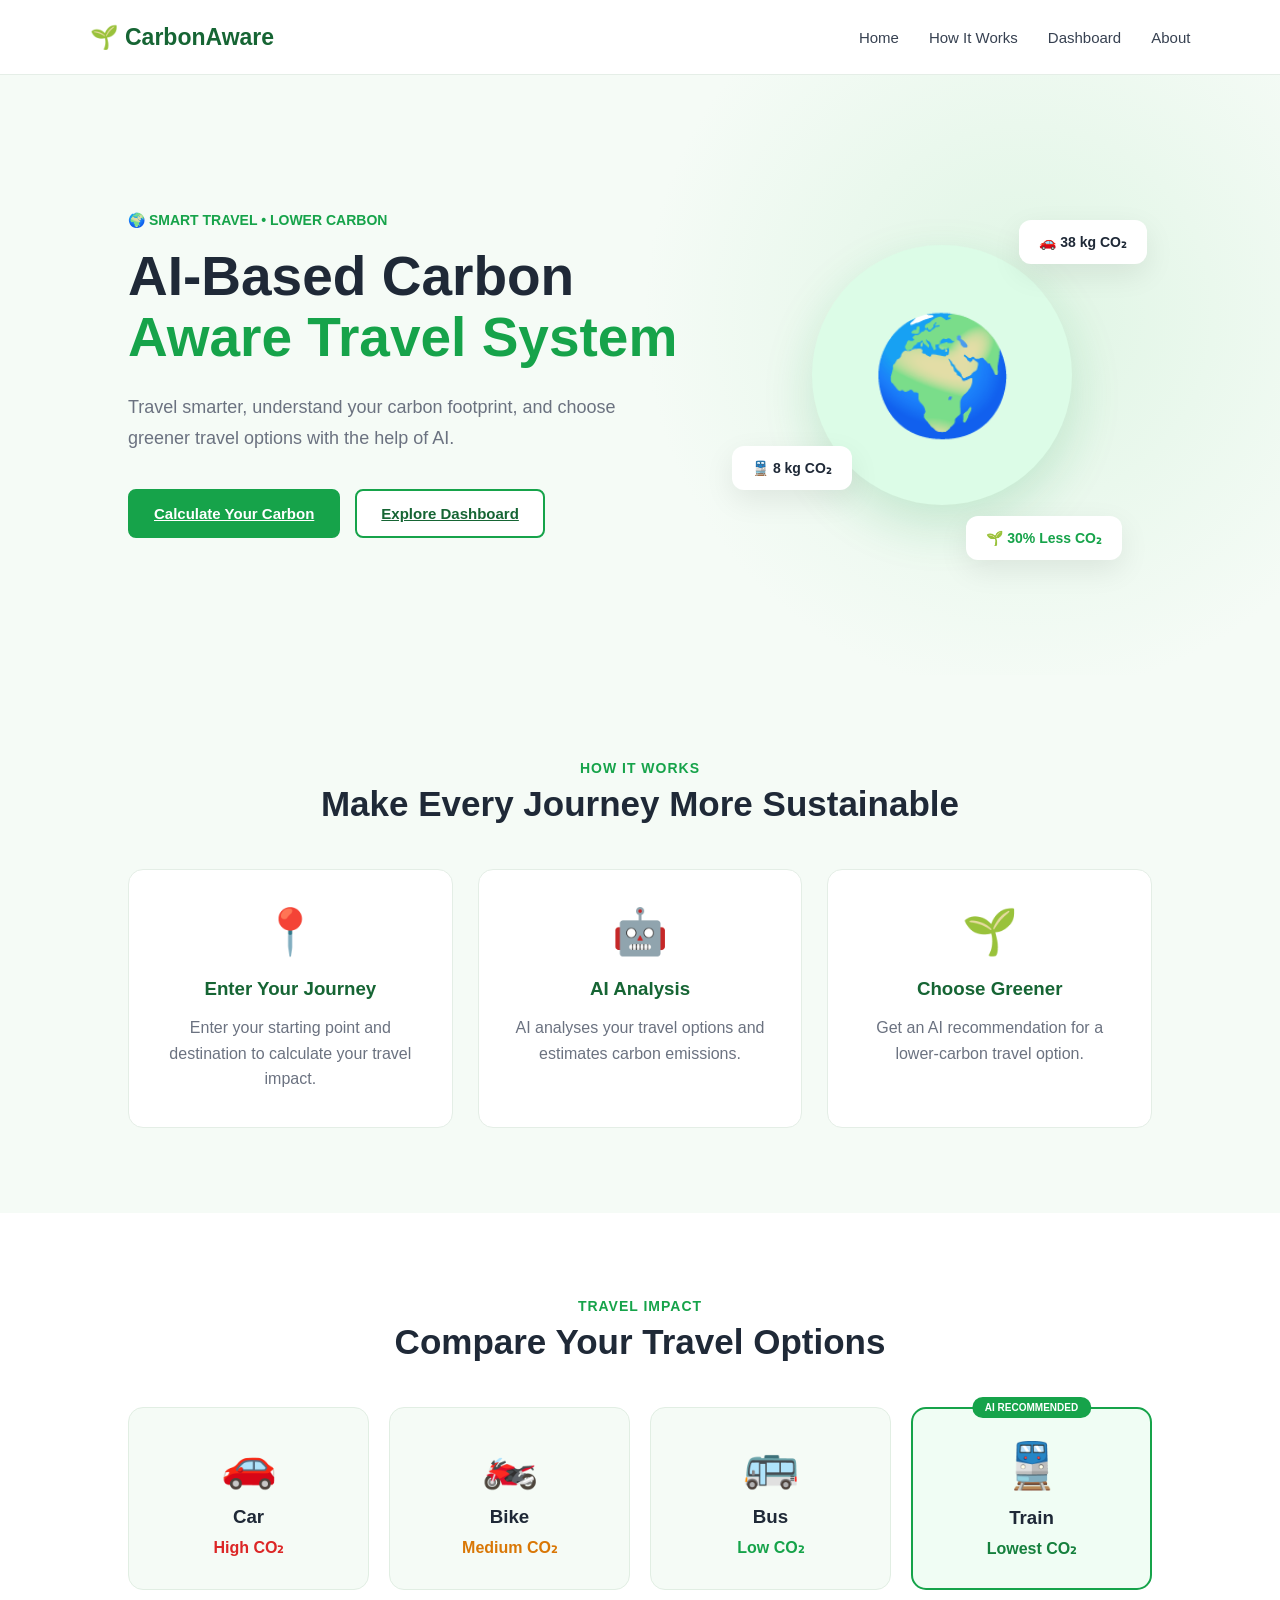
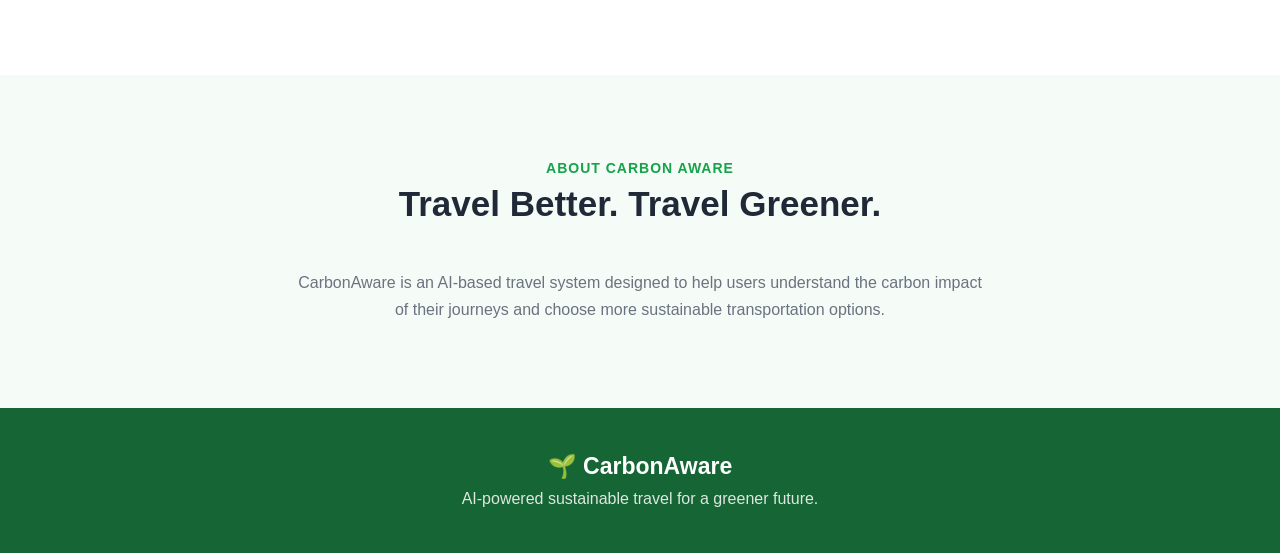
==== index.html @ 5c698866 "Initial CarbonAware project" ====
<!DOCTYPE html>
<html lang="en">

<head>
    <meta charset="UTF-8">
    <meta name="viewport" content="width=device-width, initial-scale=1.0">

    <title>CarbonAware</title>

    <link rel="stylesheet" href="style.css">
</head>

<body>

    <!-- ================= NAVBAR ================= -->

    <nav class="navbar">

        <div class="logo">
            🌱 CarbonAware
        </div>

        <div class="nav-links">

            <a href="index.html">
                Home
            </a>

            <a href="#how-it-works">
                How It Works
            </a>

            <a href="pages/dashboard.html">
                Dashboard
            </a>

            <a href="#about">
                About
            </a>

        </div>

        
    </nav>


    <!-- ================= HERO ================= -->

    <section class="hero">

        <div class="hero-content">

            <p class="tagline">
                🌍 SMART TRAVEL • LOWER CARBON
            </p>

            <h1>
                AI-Based Carbon
                <span>Aware Travel System</span>
            </h1>

            <p class="description">
                Travel smarter, understand your carbon footprint,
                and choose greener travel options with the help of AI.
            </p>


            <div class="buttons">

                <!-- CALCULATOR BUTTON -->

                <a
                    href="pages/calculator.html"
                    class="primary-btn"
                >
                    Calculate Your Carbon
                </a>


                <!-- DASHBOARD BUTTON -->

                <a
                    href="pages/dashboard.html"
                    class="secondary-btn"
                >
                    Explore Dashboard
                </a>

            </div>

        </div>


        <!-- HERO VISUAL -->

        <div class="hero-visual">

            <div class="earth">
                🌍
            </div>

            <div class="carbon-card card-1">
                🚗 38 kg CO₂
            </div>

            <div class="carbon-card card-2">
                🚆 8 kg CO₂
            </div>

            <div class="carbon-card card-3">
                🌱 30% Less CO₂
            </div>

        </div>

    </section>


    <!-- ================= HOW IT WORKS ================= -->

    <section
        class="how"
        id="how-it-works"
    >

        <p class="section-label">
            HOW IT WORKS
        </p>

        <h2>
            Make Every Journey More Sustainable
        </h2>


        <div class="steps">


            <!-- STEP 1 -->

            <div class="step-card">

                <div class="icon">
                    📍
                </div>

                <h3>
                    Enter Your Journey
                </h3>

                <p>
                    Enter your starting point and destination
                    to calculate your travel impact.
                </p>

            </div>


            <!-- STEP 2 -->

            <div class="step-card">

                <div class="icon">
                    🤖
                </div>

                <h3>
                    AI Analysis
                </h3>

                <p>
                    AI analyses your travel options and
                    estimates carbon emissions.
                </p>

            </div>


            <!-- STEP 3 -->

            <div class="step-card">

                <div class="icon">
                    🌱
                </div>

                <h3>
                    Choose Greener
                </h3>

                <p>
                    Get an AI recommendation for a
                    lower-carbon travel option.
                </p>

            </div>


        </div>

    </section>


    <!-- ================= TRAVEL IMPACT ================= -->

    <section class="travel">

        <p class="section-label">
            TRAVEL IMPACT
        </p>

        <h2>
            Compare Your Travel Options
        </h2>


        <div class="travel-options">


            <!-- CAR -->

            <div class="travel-card">

                <div>
                    🚗
                </div>

                <h3>
                    Car
                </h3>

                <p class="high">
                    High CO₂
                </p>

            </div>


            <!-- BIKE -->

            <div class="travel-card">

                <div>
                    🏍️
                </div>

                <h3>
                    Bike
                </h3>

                <p class="medium">
                    Medium CO₂
                </p>

            </div>


            <!-- BUS -->

            <div class="travel-card">

                <div>
                    🚌
                </div>

                <h3>
                    Bus
                </h3>

                <p class="low">
                    Low CO₂
                </p>

            </div>


            <!-- TRAIN -->

            <div class="travel-card recommended">

                <small>
                    AI RECOMMENDED
                </small>

                <div>
                    🚆
                </div>

                <h3>
                    Train
                </h3>

                <p class="lowest">
                    Lowest CO₂
                </p>

            </div>


        </div>

    </section>


    <!-- ================= ABOUT ================= -->

    <section
        class="how"
        id="about"
    >

        <p class="section-label">
            ABOUT CARBON AWARE
        </p>

        <h2>
            Travel Better. Travel Greener.
        </h2>

        <p
            style="
                max-width: 700px;
                margin: auto;
                color: #6b7280;
                line-height: 1.7;
            "
        >
            CarbonAware is an AI-based travel system designed
            to help users understand the carbon impact of their
            journeys and choose more sustainable transportation
            options.
        </p>

    </section>


    <!-- ================= FOOTER ================= -->

    <footer>

        <h3>
            🌱 CarbonAware
        </h3>

        <p>
            AI-powered sustainable travel for a greener future.
        </p>

    </footer>


    <script src="script.js"></script>

</body>

</html>
---- style.css ----
* {
    margin: 0;
    padding: 0;
    box-sizing: border-box;
}

body {
    font-family: Arial, sans-serif;
    background: #f5fbf6;
    color: #1f2937;
}


/* ================= NAVBAR ================= */

.navbar {
    height: 75px;
    background: #ffffff;

    display: flex;
    align-items: center;
    justify-content: space-between;

    padding: 0 7%;

    border-bottom: 1px solid #e5eee7;
}

.logo {
    font-size: 23px;
    font-weight: bold;
    color: #166534;
}

.nav-links {
    display: flex;
    gap: 30px;
}

.nav-links a {
    text-decoration: none;
    color: #374151;
    font-size: 15px;
    transition: 0.3s;
}

.nav-links a:hover {
    color: #16a34a;
}

.login-btn {
    background: #16a34a;
    color: white;

    border: none;

    padding: 11px 22px;

    border-radius: 8px;

    cursor: pointer;

    font-weight: bold;
}


/* ================= HERO ================= */

.hero {
    min-height: 600px;

    display: flex;
    align-items: center;
    justify-content: space-between;

    padding: 70px 10%;

    background:
        radial-gradient(
            circle at 80% 40%,
            #dff5e4,
            transparent 35%
        );
}

.hero-content {
    max-width: 600px;
}

.tagline {
    color: #16a34a;

    font-size: 14px;

    font-weight: bold;

    margin-bottom: 18px;
}

.hero h1 {
    font-size: 55px;

    line-height: 1.1;

    margin-bottom: 25px;

    color: #1f2937;
}

.hero h1 span {
    display: block;

    color: #16a34a;
}

.description {
    font-size: 18px;

    line-height: 1.7;

    color: #6b7280;

    margin-bottom: 35px;

    max-width: 550px;
}


/* ================= BUTTONS ================= */

.buttons {
    display: flex;

    gap: 15px;
}

.primary-btn,
.secondary-btn {
    padding: 14px 24px;

    border-radius: 8px;

    font-size: 15px;

    font-weight: bold;

    cursor: pointer;

    transition: 0.3s;
}

.primary-btn {
    background: #16a34a;

    color: white;

    border: 2px solid #16a34a;
}

.primary-btn:hover {
    background: #15803d;
}

.secondary-btn {
    background: white;

    color: #166534;

    border: 2px solid #16a34a;
}

.secondary-btn:hover {
    background: #eaf7ec;
}


/* ================= HERO VISUAL ================= */

.hero-visual {
    width: 420px;

    height: 420px;

    position: relative;

    display: flex;

    justify-content: center;

    align-items: center;
}

.earth {
    width: 260px;

    height: 260px;

    border-radius: 50%;

    background: #dcfce7;

    display: flex;

    justify-content: center;

    align-items: center;

    font-size: 115px;

    box-shadow:
        0 20px 50px rgba(22, 163, 74, 0.18);
}


/* Floating Carbon Cards */

.carbon-card {
    position: absolute;

    background: white;

    padding: 14px 20px;

    border-radius: 12px;

    box-shadow:
        0 10px 30px rgba(0, 0, 0, 0.08);

    font-weight: bold;

    font-size: 14px;
}

.card-1 {
    top: 55px;

    right: 5px;
}

.card-2 {
    bottom: 95px;

    left: 0;
}

.card-3 {
    bottom: 25px;

    right: 30px;

    color: #16a34a;
}


/* ================= HOW IT WORKS ================= */

.how {
    padding: 85px 10%;

    background: #f5fbf6;

    text-align: center;
}

.section-label {
    color: #16a34a;

    font-size: 13px;

    font-weight: bold;

    margin-bottom: 10px;
}

.how h2,
.travel h2 {
    font-size: 35px;

    color: #1f2937;

    margin-bottom: 45px;
}


/* Steps */

.steps {
    display: grid;

    grid-template-columns: repeat(3, 1fr);

    gap: 25px;
}

.step-card {
    background: white;

    padding: 35px;

    border-radius: 15px;

    border: 1px solid #e4eee6;

    transition: 0.3s;
}

.step-card:hover {
    transform: translateY(-5px);

    box-shadow:
        0 15px 35px rgba(22, 163, 74, 0.10);
}

.icon {
    font-size: 45px;

    margin-bottom: 20px;
}

.step-card h3 {
    margin-bottom: 15px;

    color: #166534;
}

.step-card p {
    color: #6b7280;

    line-height: 1.6;
}


/* ================= TRAVEL IMPACT ================= */

.travel {
    padding: 85px 10%;

    background: white;

    text-align: center;
}

.travel-options {
    display: grid;

    grid-template-columns: repeat(4, 1fr);

    gap: 20px;
}

.travel-card {
    position: relative;

    background: #f5fbf6;

    padding: 30px;

    border-radius: 15px;

    border: 1px solid #e1eee3;

    transition: 0.3s;
}

.travel-card:hover {
    transform: translateY(-5px);

    box-shadow:
        0 15px 30px rgba(0, 0, 0, 0.07);
}

.travel-card > div {
    font-size: 45px;

    margin-bottom: 15px;
}

.travel-card h3 {
    margin-bottom: 10px;
}

.high {
    color: #dc2626;

    font-weight: bold;
}

.medium {
    color: #d97706;

    font-weight: bold;
}

.low {
    color: #16a34a;

    font-weight: bold;
}

.lowest {
    color: #15803d;

    font-weight: bold;
}


/* AI Recommended */

.recommended {
    border: 2px solid #16a34a;

    background: #f0fdf4;
}

.recommended small {
    position: absolute;

    top: -12px;

    left: 50%;

    transform: translateX(-50%);

    background: #16a34a;

    color: white;

    padding: 5px 13px;

    border-radius: 20px;

    font-size: 10px;

    font-weight: bold;

    white-space: nowrap;
}


/* ================= FOOTER ================= */

footer {
    background: #166534;

    color: white;

    padding: 45px 10%;

    text-align: center;
}

footer h3 {
    font-size: 23px;

    margin-bottom: 10px;
}

footer p {
    opacity: 0.85;
}


/* ================= RESPONSIVE ================= */

@media (max-width: 900px) {

    .nav-links {
        display: none;
    }

    .hero {
        flex-direction: column;

        text-align: center;

        padding-top: 60px;
    }

    .description {
        margin-left: auto;
        margin-right: auto;
    }

    .buttons {
        justify-content: center;
    }

    .hero-visual {
        margin-top: 50px;
    }

    .steps {
        grid-template-columns: 1fr;
    }

    .travel-options {
        grid-template-columns: 1fr 1fr;
    }
}


@media (max-width: 600px) {

    .hero h1 {
        font-size: 40px;
    }

    .hero-visual {
        transform: scale(0.8);
    }

    .travel-options {
        grid-template-columns: 1fr;
    }
}
/* ================= CARBON CALCULATOR ================= */

.calculator-section {
    min-height: 700px;
    padding: 70px 20px;
    background: #f5fbf6;
}

.calculator-container {
    max-width: 750px;
    margin: auto;
    background: white;
    padding: 45px;
    border-radius: 20px;
    box-shadow: 0 15px 40px rgba(0, 0, 0, 0.08);
}

.calculator-heading {
    text-align: center;
    margin-bottom: 40px;
}

.calculator-heading h1 {
    font-size: 38px;
    color: #166534;
    margin-bottom: 12px;
}

.calculator-heading p:last-child {
    color: #6b7280;
}


/* INPUTS */

.input-group {
    margin-bottom: 25px;
}

.input-group label {
    display: block;
    font-weight: bold;
    margin-bottom: 9px;
    color: #374151;
}

.input-group input {
    width: 100%;
    padding: 14px 16px;
    border: 1px solid #d1d5db;
    border-radius: 9px;
    font-size: 15px;
    outline: none;
}

.input-group input:focus {
    border-color: #16a34a;
    box-shadow: 0 0 0 3px #dcfce7;
}


/* TRANSPORT OPTIONS */

.transport-options {
    display: grid;
    grid-template-columns: repeat(4, 1fr);
    gap: 12px;
}

.transport-btn {
    background: #f5fbf6;
    border: 2px solid #e1eee3;
    border-radius: 12px;
    padding: 18px 10px;
    cursor: pointer;
    font-size: 30px;
    transition: 0.3s;
}

.transport-btn span {
    display: block;
    font-size: 14px;
    font-weight: bold;
    margin-top: 8px;
    color: #374151;
}

.transport-btn:hover {
    border-color: #16a34a;
    background: #eaf7ec;
}

.transport-btn.selected {
    border-color: #16a34a;
    background: #dcfce7;
    box-shadow: 0 5px 15px rgba(22, 163, 74, 0.15);
}


/* CALCULATE BUTTON */

.calculate-btn {
    width: 100%;
    padding: 16px;

    background: #16a34a;
    color: white;

    border: none;
    border-radius: 10px;

    font-size: 16px;
    font-weight: bold;

    cursor: pointer;

    margin-top: 10px;

    transition: 0.3s;
}

.calculate-btn:hover {
    background: #15803d;
}


/* RESULT */

.result-box {
    margin-top: 35px;
    padding: 30px;

    background: #f0fdf4;

    border: 1px solid #bbf7d0;
    border-radius: 15px;

    text-align: center;
}

.result-label {
    color: #16a34a;
    font-size: 13px;
    font-weight: bold;
    margin-bottom: 10px;
}

.result-box h2 {
    font-size: 40px;
    color: #166534;
    margin-bottom: 10px;
}

.result-box p:last-child {
    color: #6b7280;
}


/* AI RECOMMENDATION */

.ai-box {
    display: flex;
    gap: 20px;

    margin-top: 20px;
    padding: 25px;

    background: #ecfdf5;

    border-left: 5px solid #16a34a;

    border-radius: 12px;
}

.ai-icon {
    font-size: 35px;
}

.ai-box h3 {
    color: #166534;
    margin-bottom: 8px;
}

.ai-box p {
    color: #4b5563;
    line-height: 1.6;
}


/* MOBILE */

@media (max-width: 600px) {

    .calculator-container {
        padding: 25px;
    }

    .calculator-heading h1 {
        font-size: 30px;
    }

    .transport-options {
        grid-template-columns: 1fr 1fr;
    }

}
/* ================= TRAVEL COMPARISON RESULT ================= */

.comparison-result {
    margin-top: 35px;
    padding: 30px;

    background: #f0fdf4;

    border: 1px solid #bbf7d0;

    border-radius: 15px;

    text-align: center;
}

.comparison-result h2 {
    color: #166534;

    font-size: 25px;

    margin-bottom: 25px;
}


.comparison-grid {
    display: grid;

    grid-template-columns: repeat(4, 1fr);

    gap: 15px;
}


.result-card {
    position: relative;

    background: white;

    padding: 22px 10px;

    border-radius: 12px;

    border: 1px solid #dcefe0;
}


.result-icon {
    font-size: 35px;

    margin-bottom: 8px;
}

.result-card h3 {
    margin-bottom: 8px;

    color: #374151;
}

.result-card p {
    color: #16a34a;

    font-weight: bold;
}


/* Lowest emission option */

.best-option {
    border: 2px solid #16a34a;

    background: #ecfdf5;
}


.best-label {
    position: absolute;

    top: -10px;

    left: 50%;

    transform: translateX(-50%);

    background: #16a34a;

    color: white;

    padding: 4px 9px;

    border-radius: 20px;

    font-size: 9px;

    font-weight: bold;

    white-space: nowrap;
}


/* Mobile */

@media (max-width: 700px) {

    .comparison-grid {
        grid-template-columns: 1fr 1fr;
    }

}
/* ================= DASHBOARD ================= */

.dashboard {
    padding: 70px 8%;
    background: #f5fbf6;
    min-height: 800px;
}

.dashboard-header {
    text-align: center;
    margin-bottom: 45px;
}

.dashboard-header h1 {
    font-size: 40px;
    color: #166534;
    margin-bottom: 12px;
}

.dashboard-header p:last-child {
    color: #6b7280;
}


/* STAT CARDS */

.stats-grid {
    display: grid;
    grid-template-columns: repeat(4, 1fr);
    gap: 20px;
    margin-bottom: 30px;
}

.stat-card {
    background: white;
    padding: 25px;
    border-radius: 15px;
    border: 1px solid #e1eee3;

    display: flex;
    align-items: center;
    gap: 18px;
}

.stat-icon {
    font-size: 38px;
}

.stat-card p {
    color: #6b7280;
    font-size: 13px;
    margin-bottom: 7px;
}

.stat-card h2 {
    color: #1f2937;
    font-size: 22px;
    margin-bottom: 5px;
}

.stat-card span {
    color: #9ca3af;
    font-size: 12px;
}

.green-text {
    color: #16a34a !important;
}


/* DASHBOARD GRID */

.dashboard-grid {
    display: grid;
    grid-template-columns: 1.4fr 1fr;
    gap: 25px;
}

.dashboard-card {
    background: white;
    padding: 30px;
    border-radius: 16px;
    border: 1px solid #e1eee3;
}

.dashboard-card h2 {
    color: #166534;
    margin-bottom: 8px;
}

.card-description {
    color: #6b7280;
    margin-bottom: 30px;
}


/* BAR CHART */

.bar-item {
    margin-bottom: 22px;
}

.bar-label {
    display: flex;
    justify-content: space-between;
    margin-bottom: 8px;
    font-size: 14px;
}

.bar-label strong {
    color: #166534;
}

.bar-background {
    width: 100%;
    height: 13px;
    background: #e8f3ea;
    border-radius: 20px;
    overflow: hidden;
}

.bar {
    height: 100%;
    border-radius: 20px;
}

.car-bar {
    background: #dc2626;
}

.bike-bar {
    background: #d97706;
}

.bus-bar {
    background: #65a30d;
}

.train-bar {
    background: #16a34a;
}


/* AI DASHBOARD */

.ai-dashboard-card {
    background: #ecfdf5;
    border: 2px solid #bbf7d0;
}

.dashboard-ai-icon {
    font-size: 45px;
    margin-bottom: 15px;
}

.ai-dashboard-card h2 {
    font-size: 25px;
    margin-bottom: 15px;
}

.ai-dashboard-card > p {
    color: #4b5563;
    line-height: 1.6;
}


.saving-box {
    margin: 25px 0;
    padding: 18px;
    background: white;
    border-radius: 10px;
}

.saving-box span {
    display: block;
    color: #6b7280;
    font-size: 13px;
    margin-bottom: 7px;
}

.saving-box strong {
    color: #16a34a;
    font-size: 25px;
}


.dashboard-button {
    display: inline-block;
    text-decoration: none;
}


/* GREEN TIP */

.green-tip {
    margin-top: 25px;
    background: white;
    border-left: 5px solid #16a34a;
    border-radius: 12px;
    padding: 22px;

    display: flex;
    align-items: center;
    gap: 20px;
}

.tip-icon {
    font-size: 38px;
}

.green-tip h3 {
    color: #166534;
    margin-bottom: 7px;
}

.green-tip p {
    color: #6b7280;
    line-height: 1.5;
}


/* MOBILE */

@media (max-width: 1000px) {

    .stats-grid {
        grid-template-columns: 1fr 1fr;
    }

    .dashboard-grid {
        grid-template-columns: 1fr;
    }

}


@media (max-width: 600px) {

    .dashboard {
        padding: 50px 20px;
    }

    .stats-grid {
        grid-template-columns: 1fr;
    }

    .dashboard-header h1 {
        font-size: 32px;
    }

}
/* ================= AI RECOMMENDATIONS ================= */

.ai-page {
    padding: 70px 8%;
    background: #f5fbf6;
    min-height: 900px;
}

.ai-header {
    text-align: center;
    max-width: 800px;
    margin: 0 auto 45px;
}

.ai-header h1 {
    font-size: 42px;
    color: #166534;
    margin: 12px 0;
}

.ai-header > p:last-child {
    color: #6b7280;
    line-height: 1.7;
}


/* MAIN RECOMMENDATION */

.recommendation-card {
    max-width: 950px;
    margin: auto;
    background: #ecfdf5;
    border: 2px solid #86efac;
    border-radius: 20px;
    padding: 35px;

    display: flex;
    align-items: center;
    gap: 30px;
}

.recommendation-icon {
    font-size: 75px;
}

.recommended-label {
    display: inline-block;
    background: #16a34a;
    color: white;
    padding: 7px 14px;
    border-radius: 20px;
    font-size: 12px;
    font-weight: bold;
}

.recommendation-content h2 {
    font-size: 32px;
    color: #166534;
    margin: 12px 0;
}

.recommendation-content p {
    color: #4b5563;
    line-height: 1.7;
}


/* SAVING SECTION */

.saving-section {
    max-width: 950px;
    margin: 25px auto 60px;

    display: grid;
    grid-template-columns: repeat(3, 1fr);
    gap: 20px;
}

.saving-section > div {
    background: white;
    padding: 25px;
    border-radius: 15px;
    border: 1px solid #dcebdd;
    text-align: center;
}

.saving-section p {
    color: #6b7280;
    font-size: 14px;
}

.saving-section h2 {
    color: #166534;
    margin-top: 10px;
}


/* AI SECTION */

.ai-section {
    margin-top: 30px;
}

.ai-section > h2,
.why-ai > h2 {
    color: #166534;
    margin-bottom: 25px;
}


/* MODE GRID */

.recommendation-grid {
    display: grid;
    grid-template-columns: repeat(4, 1fr);
    gap: 20px;
}

.mode-card {
    background: white;
    padding: 25px;
    border-radius: 16px;
    border: 1px solid #dcebdd;
    position: relative;
}

.mode-card h3 {
    color: #374151;
    margin: 10px 0;
}

.mode-card strong {
    color: #166534;
}

.mode-icon {
    font-size: 42px;
}

.mode-card p {
    font-size: 13px;
    font-weight: bold;
}


/* RECOMMENDED MODE */

.recommended-mode {
    border: 2px solid #16a34a;
    background: #ecfdf5;
}

.recommended-mode > span {
    position: absolute;
    top: -12px;
    right: 15px;

    background: #16a34a;
    color: white;

    padding: 5px 10px;
    border-radius: 15px;

    font-size: 10px;
    font-weight: bold;
}


/* MODE BARS */

.mode-bar {
    height: 10px;
    background: #e5f2e7;
    border-radius: 20px;
    margin-top: 15px;
    overflow: hidden;
}

.mode-fill {
    height: 100%;
    border-radius: 20px;
}

.car-fill {
    width: 100%;
    background: #dc2626;
}

.bike-fill {
    width: 44%;
    background: #d97706;
}

.bus-fill {
    width: 28%;
    background: #65a30d;
}

.train-fill {
    width: 22%;
    background: #16a34a;
}


/* WHY AI */

.why-ai {
    margin-top: 70px;
}

.reason-grid {
    display: grid;
    grid-template-columns: repeat(3, 1fr);
    gap: 20px;
}

.reason-card {
    background: white;
    padding: 28px;
    border-radius: 16px;
    border: 1px solid #dcebdd;
}

.reason-card > div {
    font-size: 35px;
}

.reason-card h3 {
    color: #166534;
    margin: 12px 0;
}

.reason-card p {
    color: #6b7280;
    line-height: 1.6;
}


/* AI TIP */

.ai-tip {
    margin-top: 35px;
    background: #ecfdf5;
    border-left: 5px solid #16a34a;
    border-radius: 12px;
    padding: 25px;

    display: flex;
    align-items: center;
    gap: 20px;
}

.ai-tip .tip-icon {
    font-size: 40px;
}

.ai-tip h3 {
    color: #166534;
}

.ai-tip p {
    color: #6b7280;
    line-height: 1.6;
}


/* ACTION */

.ai-action {
    text-align: center;
    margin-top: 60px;
    padding: 45px;
    background: white;
    border-radius: 20px;
    border: 1px solid #dcebdd;
}

.ai-action h2 {
    color: #166534;
}

.ai-action p {
    color: #6b7280;
    margin-bottom: 25px;
}

.ai-action a {
    display: inline-block;
    text-decoration: none;
}


/* MOBILE */

@media (max-width: 1000px) {

    .recommendation-grid {
        grid-template-columns: 1fr 1fr;
    }

    .saving-section {
        grid-template-columns: 1fr;
    }

    .reason-grid {
        grid-template-columns: 1fr;
    }

}


@media (max-width: 600px) {

    .ai-page {
        padding: 50px 20px;
    }

    .ai-header h1 {
        font-size: 32px;
    }

    .recommendation-card {
        flex-direction: column;
        text-align: center;
    }

    .recommendation-grid {
        grid-template-columns: 1fr;
    }

}
/* ================================
   AI RECOMMENDATION PAGE
================================ */

.recommendation-section {
    max-width: 1200px;
    margin: 0 auto;
    padding: 60px 40px 80px;
}

.recommendation-header {
    text-align: center;
    margin-bottom: 45px;
}

.recommendation-header h1 {
    color: #176b3a;
    font-size: 42px;
    margin: 10px 0 15px;
}

.recommendation-header p {
    color: #5f6b7a;
    font-size: 17px;
    line-height: 1.6;
}

.section-label {
    color: #16a34a !important;
    font-size: 14px !important;
    font-weight: 700;
    letter-spacing: 1px;
    margin-bottom: 8px !important;
}


/* MAIN RECOMMENDATION */

.main-recommendation {
    display: flex;
    align-items: center;
    gap: 35px;
    background: #ecfdf5;
    border: 2px solid #6ee7a5;
    border-radius: 22px;
    padding: 40px 50px;
    margin-bottom: 30px;
}

.recommendation-icon {
    font-size: 75px;
    min-width: 120px;
    text-align: center;
}

.recommendation-badge {
    display: inline-block;
    background: #16a34a;
    color: white;
    padding: 8px 18px;
    border-radius: 20px;
    font-size: 13px;
    font-weight: 700;
}

.main-recommendation h2 {
    color: #176b3a;
    font-size: 36px;
    margin: 12px 0;
}

.main-recommendation p {
    color: #475569;
    font-size: 17px;
    line-height: 1.6;
}


/* SUMMARY CARDS */

.recommendation-summary {
    display: grid;
    grid-template-columns: repeat(3, 1fr);
    gap: 22px;
    margin-bottom: 65px;
}

.summary-card {
    background: white;
    border: 1px solid #dbe7df;
    border-radius: 18px;
    padding: 28px;
    text-align: center;
    box-shadow: 0 4px 15px rgba(0, 0, 0, 0.04);
}

.summary-card p {
    color: #64748b;
    margin-bottom: 10px;
    font-size: 15px;
}

.summary-card h3 {
    color: #176b3a;
    font-size: 25px;
    margin: 0;
}


/* MODE ANALYSIS */

.mode-analysis {
    margin-top: 30px;
}

.mode-analysis > h2 {
    color: #176b3a;
    font-size: 30px;
    margin: 10px 0 30px;
}

.mode-cards {
    display: grid;
    grid-template-columns: repeat(4, 1fr);
    gap: 20px;
}

.mode-card {
    background: white;
    border: 1px solid #dbe7df;
    border-radius: 18px;
    padding: 30px 25px;
    min-height: 180px;
    box-sizing: border-box;
    transition: 0.2s;
}

.mode-card:hover {
    transform: translateY(-4px);
}

.mode-card > span {
    font-size: 42px;
}

.mode-card h3 {
    color: #334155;
    font-size: 22px;
    margin: 15px 0 8px;
}

.mode-card strong {
    display: block;
    color: #15803d;
    font-size: 19px;
    margin-bottom: 5px;
}

.mode-card p {
    margin: 0;
    color: #16a34a;
    font-weight: 600;
}


/* BEST CHOICE */

.mode-card.best-choice {
    background: #ecfdf5;
    border: 2px solid #16a34a;
    position: relative;
}

.mode-card.best-choice::before {
    content: "BEST CHOICE";
    position: absolute;
    top: -13px;
    right: 18px;
    background: #16a34a;
    color: white;
    padding: 6px 14px;
    border-radius: 15px;
    font-size: 11px;
    font-weight: 700;
}


/* INSIGHT BOX */

.ai-box {
    margin-top: 50px;
    background: #ecfdf5;
    border-left: 5px solid #16a34a;
    border-radius: 12px;
    padding: 25px 30px;
}

.ai-box h2 {
    color: #176b3a;
    margin-top: 0;
}

.ai-box p {
    color: #475569;
    line-height: 1.7;
    font-size: 16px;
}


/* MOBILE */

@media (max-width: 900px) {

    .recommendation-section {
        padding: 40px 20px;
    }

    .recommendation-header h1 {
        font-size: 32px;
    }

    .main-recommendation {
        flex-direction: column;
        text-align: center;
        padding: 30px 20px;
    }

    .recommendation-summary {
        grid-template-columns: 1fr;
    }

    .mode-cards {
        grid-template-columns: repeat(2, 1fr);
    }
}

@media (max-width: 600px) {

    .mode-cards {
        grid-template-columns: 1fr;
    }

    .main-recommendation h2 {
        font-size: 28px;
    }
}
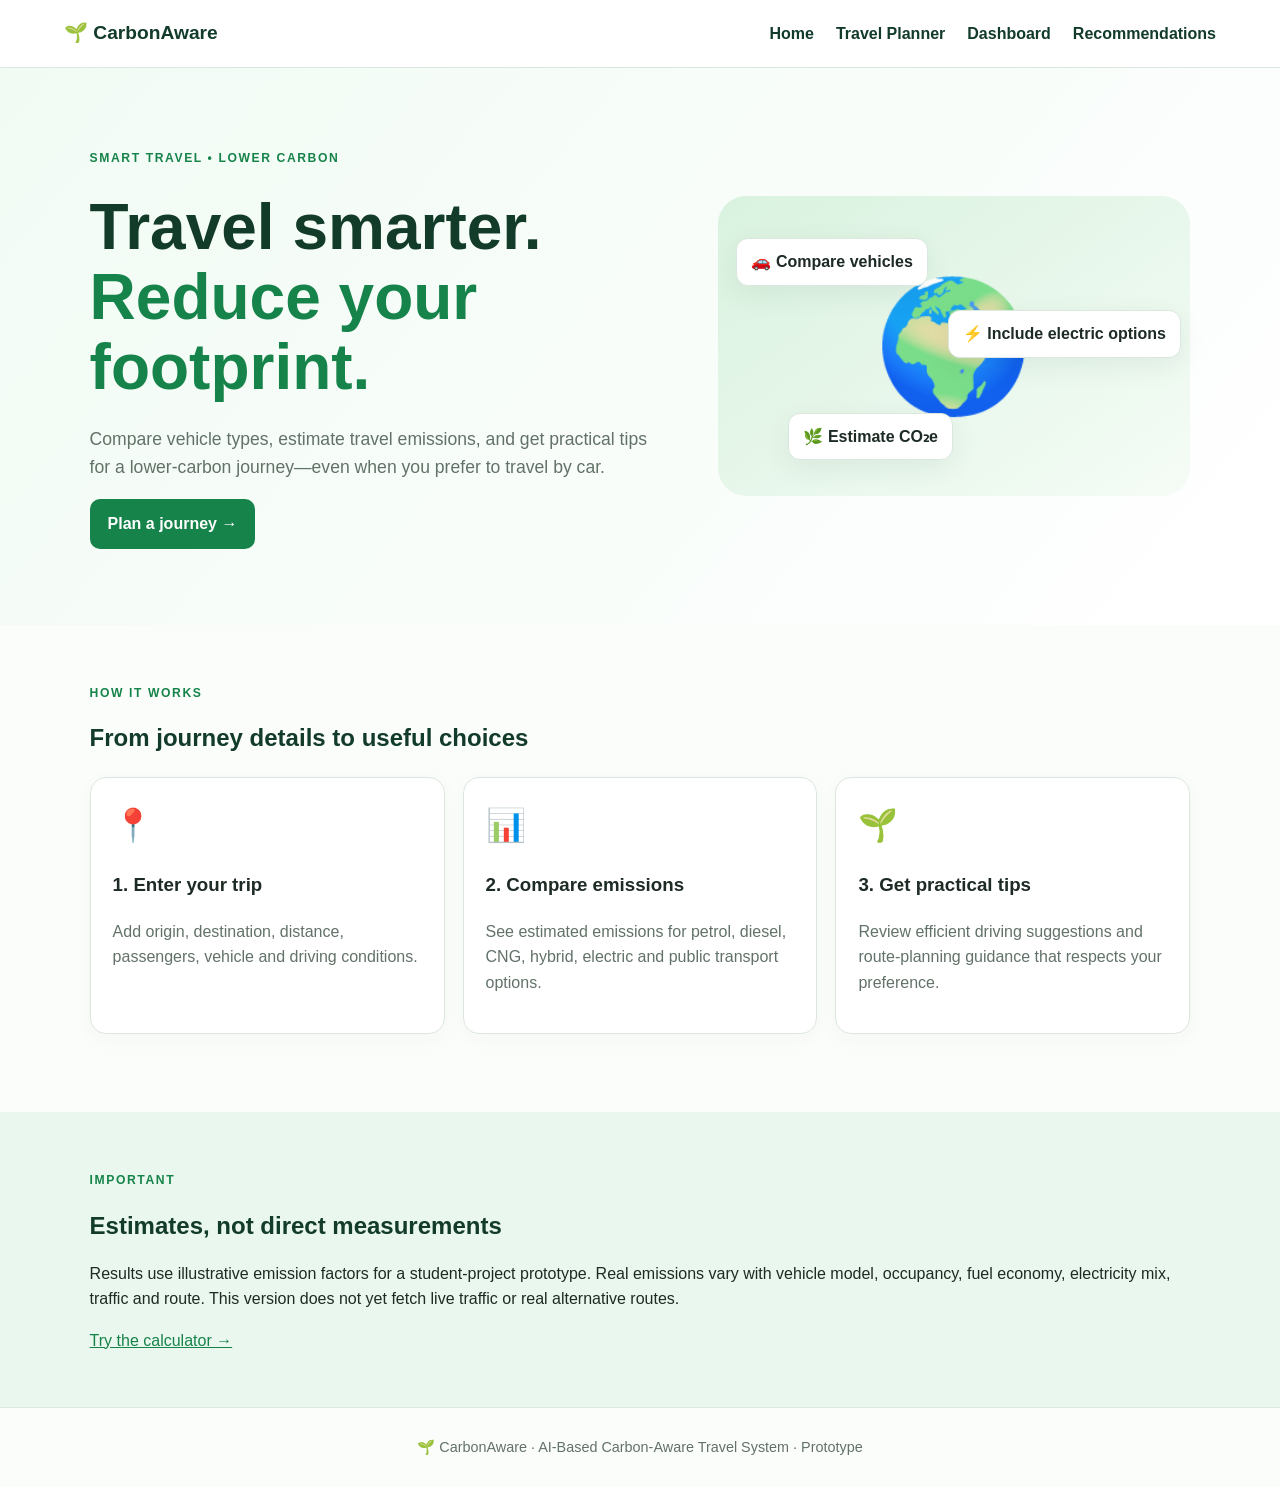
==== commit 0592eb27: "Update CarbonAware travel calculator" ====
--- a/index.html
+++ b/index.html
@@ -1,355 +1,7 @@
-<!DOCTYPE html>
-<html lang="en">
-
-<head>
-    <meta charset="UTF-8">
-    <meta name="viewport" content="width=device-width, initial-scale=1.0">
-
-    <title>CarbonAware</title>
-
-    <link rel="stylesheet" href="style.css">
-</head>
-
-<body>
-
-    <!-- ================= NAVBAR ================= -->
-
-    <nav class="navbar">
-
-        <div class="logo">
-            🌱 CarbonAware
-        </div>
-
-        <div class="nav-links">
-
-            <a href="index.html">
-                Home
-            </a>
-
-            <a href="#how-it-works">
-                How It Works
-            </a>
-
-            <a href="pages/dashboard.html">
-                Dashboard
-            </a>
-
-            <a href="#about">
-                About
-            </a>
-
-        </div>
-
-        
-    </nav>
-
-
-    <!-- ================= HERO ================= -->
-
-    <section class="hero">
-
-        <div class="hero-content">
-
-            <p class="tagline">
-                🌍 SMART TRAVEL • LOWER CARBON
-            </p>
-
-            <h1>
-                AI-Based Carbon
-                <span>Aware Travel System</span>
-            </h1>
-
-            <p class="description">
-                Travel smarter, understand your carbon footprint,
-                and choose greener travel options with the help of AI.
-            </p>
-
-
-            <div class="buttons">
-
-                <!-- CALCULATOR BUTTON -->
-
-                <a
-                    href="pages/calculator.html"
-                    class="primary-btn"
-                >
-                    Calculate Your Carbon
-                </a>
-
-
-                <!-- DASHBOARD BUTTON -->
-
-                <a
-                    href="pages/dashboard.html"
-                    class="secondary-btn"
-                >
-                    Explore Dashboard
-                </a>
-
-            </div>
-
-        </div>
-
-
-        <!-- HERO VISUAL -->
-
-        <div class="hero-visual">
-
-            <div class="earth">
-                🌍
-            </div>
-
-            <div class="carbon-card card-1">
-                🚗 38 kg CO₂
-            </div>
-
-            <div class="carbon-card card-2">
-                🚆 8 kg CO₂
-            </div>
-
-            <div class="carbon-card card-3">
-                🌱 30% Less CO₂
-            </div>
-
-        </div>
-
-    </section>
-
-
-    <!-- ================= HOW IT WORKS ================= -->
-
-    <section
-        class="how"
-        id="how-it-works"
-    >
-
-        <p class="section-label">
-            HOW IT WORKS
-        </p>
-
-        <h2>
-            Make Every Journey More Sustainable
-        </h2>
-
-
-        <div class="steps">
-
-
-            <!-- STEP 1 -->
-
-            <div class="step-card">
-
-                <div class="icon">
-                    📍
-                </div>
-
-                <h3>
-                    Enter Your Journey
-                </h3>
-
-                <p>
-                    Enter your starting point and destination
-                    to calculate your travel impact.
-                </p>
-
-            </div>
-
-
-            <!-- STEP 2 -->
-
-            <div class="step-card">
-
-                <div class="icon">
-                    🤖
-                </div>
-
-                <h3>
-                    AI Analysis
-                </h3>
-
-                <p>
-                    AI analyses your travel options and
-                    estimates carbon emissions.
-                </p>
-
-            </div>
-
-
-            <!-- STEP 3 -->
-
-            <div class="step-card">
-
-                <div class="icon">
-                    🌱
-                </div>
-
-                <h3>
-                    Choose Greener
-                </h3>
-
-                <p>
-                    Get an AI recommendation for a
-                    lower-carbon travel option.
-                </p>
-
-            </div>
-
-
-        </div>
-
-    </section>
-
-
-    <!-- ================= TRAVEL IMPACT ================= -->
-
-    <section class="travel">
-
-        <p class="section-label">
-            TRAVEL IMPACT
-        </p>
-
-        <h2>
-            Compare Your Travel Options
-        </h2>
-
-
-        <div class="travel-options">
-
-
-            <!-- CAR -->
-
-            <div class="travel-card">
-
-                <div>
-                    🚗
-                </div>
-
-                <h3>
-                    Car
-                </h3>
-
-                <p class="high">
-                    High CO₂
-                </p>
-
-            </div>
-
-
-            <!-- BIKE -->
-
-            <div class="travel-card">
-
-                <div>
-                    🏍️
-                </div>
-
-                <h3>
-                    Bike
-                </h3>
-
-                <p class="medium">
-                    Medium CO₂
-                </p>
-
-            </div>
-
-
-            <!-- BUS -->
-
-            <div class="travel-card">
-
-                <div>
-                    🚌
-                </div>
-
-                <h3>
-                    Bus
-                </h3>
-
-                <p class="low">
-                    Low CO₂
-                </p>
-
-            </div>
-
-
-            <!-- TRAIN -->
-
-            <div class="travel-card recommended">
-
-                <small>
-                    AI RECOMMENDED
-                </small>
-
-                <div>
-                    🚆
-                </div>
-
-                <h3>
-                    Train
-                </h3>
-
-                <p class="lowest">
-                    Lowest CO₂
-                </p>
-
-            </div>
-
-
-        </div>
-
-    </section>
-
-
-    <!-- ================= ABOUT ================= -->
-
-    <section
-        class="how"
-        id="about"
-    >
-
-        <p class="section-label">
-            ABOUT CARBON AWARE
-        </p>
-
-        <h2>
-            Travel Better. Travel Greener.
-        </h2>
-
-        <p
-            style="
-                max-width: 700px;
-                margin: auto;
-                color: #6b7280;
-                line-height: 1.7;
-            "
-        >
-            CarbonAware is an AI-based travel system designed
-            to help users understand the carbon impact of their
-            journeys and choose more sustainable transportation
-            options.
-        </p>
-
-    </section>
-
-
-    <!-- ================= FOOTER ================= -->
-
-    <footer>
-
-        <h3>
-            🌱 CarbonAware
-        </h3>
-
-        <p>
-            AI-powered sustainable travel for a greener future.
-        </p>
-
-    </footer>
-
-
-    <script src="script.js"></script>
-
-</body>
-
-</html>+<!doctype html>
+<html lang="en"><head><meta charset="utf-8"><meta name="viewport" content="width=device-width,initial-scale=1"><title>CarbonAware | Smart Travel Planner</title><link rel="stylesheet" href="style.css"></head>
+<body><nav class="nav"><a class="brand" href="index.html">🌱 CarbonAware</a><div><a href="index.html">Home</a><a href="pages/calculator.html">Travel Planner</a><a href="pages/dashboard.html">Dashboard</a><a href="pages/recommendations.html">Recommendations</a></div></nav>
+<header class="hero"><div><span class="eyebrow">SMART TRAVEL • LOWER CARBON</span><h1>Travel smarter.<br><span>Reduce your footprint.</span></h1><p>Compare vehicle types, estimate travel emissions, and get practical tips for a lower-carbon journey—even when you prefer to travel by car.</p><a class="btn" href="pages/calculator.html">Plan a journey →</a></div><div class="hero-art"><div class="earth">🌍</div><div class="float f1">🚗 Compare vehicles</div><div class="float f2">⚡ Include electric options</div><div class="float f3">🌿 Estimate CO₂e</div></div></header>
+<section class="section"><span class="eyebrow">HOW IT WORKS</span><h2>From journey details to useful choices</h2><div class="cards three"><article class="card"><div class="big-icon">📍</div><h3>1. Enter your trip</h3><p>Add origin, destination, distance, passengers, vehicle and driving conditions.</p></article><article class="card"><div class="big-icon">📊</div><h3>2. Compare emissions</h3><p>See estimated emissions for petrol, diesel, CNG, hybrid, electric and public transport options.</p></article><article class="card"><div class="big-icon">🌱</div><h3>3. Get practical tips</h3><p>Review efficient driving suggestions and route-planning guidance that respects your preference.</p></article></div></section>
+<section class="section soft"><span class="eyebrow">IMPORTANT</span><h2>Estimates, not direct measurements</h2><p>Results use illustrative emission factors for a student-project prototype. Real emissions vary with vehicle model, occupancy, fuel economy, electricity mix, traffic and route. This version does not yet fetch live traffic or real alternative routes.</p><a class="text-link" href="pages/calculator.html">Try the calculator →</a></section>
+<footer>🌱 CarbonAware · AI-Based Carbon-Aware Travel System · Prototype</footer><script src="script.js"></script></body></html>
--- a/style.css
+++ b/style.css
@@ -1,1657 +1 @@
-* {
-    margin: 0;
-    padding: 0;
-    box-sizing: border-box;
-}
-
-body {
-    font-family: Arial, sans-serif;
-    background: #f5fbf6;
-    color: #1f2937;
-}
-
-
-/* ================= NAVBAR ================= */
-
-.navbar {
-    height: 75px;
-    background: #ffffff;
-
-    display: flex;
-    align-items: center;
-    justify-content: space-between;
-
-    padding: 0 7%;
-
-    border-bottom: 1px solid #e5eee7;
-}
-
-.logo {
-    font-size: 23px;
-    font-weight: bold;
-    color: #166534;
-}
-
-.nav-links {
-    display: flex;
-    gap: 30px;
-}
-
-.nav-links a {
-    text-decoration: none;
-    color: #374151;
-    font-size: 15px;
-    transition: 0.3s;
-}
-
-.nav-links a:hover {
-    color: #16a34a;
-}
-
-.login-btn {
-    background: #16a34a;
-    color: white;
-
-    border: none;
-
-    padding: 11px 22px;
-
-    border-radius: 8px;
-
-    cursor: pointer;
-
-    font-weight: bold;
-}
-
-
-/* ================= HERO ================= */
-
-.hero {
-    min-height: 600px;
-
-    display: flex;
-    align-items: center;
-    justify-content: space-between;
-
-    padding: 70px 10%;
-
-    background:
-        radial-gradient(
-            circle at 80% 40%,
-            #dff5e4,
-            transparent 35%
-        );
-}
-
-.hero-content {
-    max-width: 600px;
-}
-
-.tagline {
-    color: #16a34a;
-
-    font-size: 14px;
-
-    font-weight: bold;
-
-    margin-bottom: 18px;
-}
-
-.hero h1 {
-    font-size: 55px;
-
-    line-height: 1.1;
-
-    margin-bottom: 25px;
-
-    color: #1f2937;
-}
-
-.hero h1 span {
-    display: block;
-
-    color: #16a34a;
-}
-
-.description {
-    font-size: 18px;
-
-    line-height: 1.7;
-
-    color: #6b7280;
-
-    margin-bottom: 35px;
-
-    max-width: 550px;
-}
-
-
-/* ================= BUTTONS ================= */
-
-.buttons {
-    display: flex;
-
-    gap: 15px;
-}
-
-.primary-btn,
-.secondary-btn {
-    padding: 14px 24px;
-
-    border-radius: 8px;
-
-    font-size: 15px;
-
-    font-weight: bold;
-
-    cursor: pointer;
-
-    transition: 0.3s;
-}
-
-.primary-btn {
-    background: #16a34a;
-
-    color: white;
-
-    border: 2px solid #16a34a;
-}
-
-.primary-btn:hover {
-    background: #15803d;
-}
-
-.secondary-btn {
-    background: white;
-
-    color: #166534;
-
-    border: 2px solid #16a34a;
-}
-
-.secondary-btn:hover {
-    background: #eaf7ec;
-}
-
-
-/* ================= HERO VISUAL ================= */
-
-.hero-visual {
-    width: 420px;
-
-    height: 420px;
-
-    position: relative;
-
-    display: flex;
-
-    justify-content: center;
-
-    align-items: center;
-}
-
-.earth {
-    width: 260px;
-
-    height: 260px;
-
-    border-radius: 50%;
-
-    background: #dcfce7;
-
-    display: flex;
-
-    justify-content: center;
-
-    align-items: center;
-
-    font-size: 115px;
-
-    box-shadow:
-        0 20px 50px rgba(22, 163, 74, 0.18);
-}
-
-
-/* Floating Carbon Cards */
-
-.carbon-card {
-    position: absolute;
-
-    background: white;
-
-    padding: 14px 20px;
-
-    border-radius: 12px;
-
-    box-shadow:
-        0 10px 30px rgba(0, 0, 0, 0.08);
-
-    font-weight: bold;
-
-    font-size: 14px;
-}
-
-.card-1 {
-    top: 55px;
-
-    right: 5px;
-}
-
-.card-2 {
-    bottom: 95px;
-
-    left: 0;
-}
-
-.card-3 {
-    bottom: 25px;
-
-    right: 30px;
-
-    color: #16a34a;
-}
-
-
-/* ================= HOW IT WORKS ================= */
-
-.how {
-    padding: 85px 10%;
-
-    background: #f5fbf6;
-
-    text-align: center;
-}
-
-.section-label {
-    color: #16a34a;
-
-    font-size: 13px;
-
-    font-weight: bold;
-
-    margin-bottom: 10px;
-}
-
-.how h2,
-.travel h2 {
-    font-size: 35px;
-
-    color: #1f2937;
-
-    margin-bottom: 45px;
-}
-
-
-/* Steps */
-
-.steps {
-    display: grid;
-
-    grid-template-columns: repeat(3, 1fr);
-
-    gap: 25px;
-}
-
-.step-card {
-    background: white;
-
-    padding: 35px;
-
-    border-radius: 15px;
-
-    border: 1px solid #e4eee6;
-
-    transition: 0.3s;
-}
-
-.step-card:hover {
-    transform: translateY(-5px);
-
-    box-shadow:
-        0 15px 35px rgba(22, 163, 74, 0.10);
-}
-
-.icon {
-    font-size: 45px;
-
-    margin-bottom: 20px;
-}
-
-.step-card h3 {
-    margin-bottom: 15px;
-
-    color: #166534;
-}
-
-.step-card p {
-    color: #6b7280;
-
-    line-height: 1.6;
-}
-
-
-/* ================= TRAVEL IMPACT ================= */
-
-.travel {
-    padding: 85px 10%;
-
-    background: white;
-
-    text-align: center;
-}
-
-.travel-options {
-    display: grid;
-
-    grid-template-columns: repeat(4, 1fr);
-
-    gap: 20px;
-}
-
-.travel-card {
-    position: relative;
-
-    background: #f5fbf6;
-
-    padding: 30px;
-
-    border-radius: 15px;
-
-    border: 1px solid #e1eee3;
-
-    transition: 0.3s;
-}
-
-.travel-card:hover {
-    transform: translateY(-5px);
-
-    box-shadow:
-        0 15px 30px rgba(0, 0, 0, 0.07);
-}
-
-.travel-card > div {
-    font-size: 45px;
-
-    margin-bottom: 15px;
-}
-
-.travel-card h3 {
-    margin-bottom: 10px;
-}
-
-.high {
-    color: #dc2626;
-
-    font-weight: bold;
-}
-
-.medium {
-    color: #d97706;
-
-    font-weight: bold;
-}
-
-.low {
-    color: #16a34a;
-
-    font-weight: bold;
-}
-
-.lowest {
-    color: #15803d;
-
-    font-weight: bold;
-}
-
-
-/* AI Recommended */
-
-.recommended {
-    border: 2px solid #16a34a;
-
-    background: #f0fdf4;
-}
-
-.recommended small {
-    position: absolute;
-
-    top: -12px;
-
-    left: 50%;
-
-    transform: translateX(-50%);
-
-    background: #16a34a;
-
-    color: white;
-
-    padding: 5px 13px;
-
-    border-radius: 20px;
-
-    font-size: 10px;
-
-    font-weight: bold;
-
-    white-space: nowrap;
-}
-
-
-/* ================= FOOTER ================= */
-
-footer {
-    background: #166534;
-
-    color: white;
-
-    padding: 45px 10%;
-
-    text-align: center;
-}
-
-footer h3 {
-    font-size: 23px;
-
-    margin-bottom: 10px;
-}
-
-footer p {
-    opacity: 0.85;
-}
-
-
-/* ================= RESPONSIVE ================= */
-
-@media (max-width: 900px) {
-
-    .nav-links {
-        display: none;
-    }
-
-    .hero {
-        flex-direction: column;
-
-        text-align: center;
-
-        padding-top: 60px;
-    }
-
-    .description {
-        margin-left: auto;
-        margin-right: auto;
-    }
-
-    .buttons {
-        justify-content: center;
-    }
-
-    .hero-visual {
-        margin-top: 50px;
-    }
-
-    .steps {
-        grid-template-columns: 1fr;
-    }
-
-    .travel-options {
-        grid-template-columns: 1fr 1fr;
-    }
-}
-
-
-@media (max-width: 600px) {
-
-    .hero h1 {
-        font-size: 40px;
-    }
-
-    .hero-visual {
-        transform: scale(0.8);
-    }
-
-    .travel-options {
-        grid-template-columns: 1fr;
-    }
-}
-/* ================= CARBON CALCULATOR ================= */
-
-.calculator-section {
-    min-height: 700px;
-    padding: 70px 20px;
-    background: #f5fbf6;
-}
-
-.calculator-container {
-    max-width: 750px;
-    margin: auto;
-    background: white;
-    padding: 45px;
-    border-radius: 20px;
-    box-shadow: 0 15px 40px rgba(0, 0, 0, 0.08);
-}
-
-.calculator-heading {
-    text-align: center;
-    margin-bottom: 40px;
-}
-
-.calculator-heading h1 {
-    font-size: 38px;
-    color: #166534;
-    margin-bottom: 12px;
-}
-
-.calculator-heading p:last-child {
-    color: #6b7280;
-}
-
-
-/* INPUTS */
-
-.input-group {
-    margin-bottom: 25px;
-}
-
-.input-group label {
-    display: block;
-    font-weight: bold;
-    margin-bottom: 9px;
-    color: #374151;
-}
-
-.input-group input {
-    width: 100%;
-    padding: 14px 16px;
-    border: 1px solid #d1d5db;
-    border-radius: 9px;
-    font-size: 15px;
-    outline: none;
-}
-
-.input-group input:focus {
-    border-color: #16a34a;
-    box-shadow: 0 0 0 3px #dcfce7;
-}
-
-
-/* TRANSPORT OPTIONS */
-
-.transport-options {
-    display: grid;
-    grid-template-columns: repeat(4, 1fr);
-    gap: 12px;
-}
-
-.transport-btn {
-    background: #f5fbf6;
-    border: 2px solid #e1eee3;
-    border-radius: 12px;
-    padding: 18px 10px;
-    cursor: pointer;
-    font-size: 30px;
-    transition: 0.3s;
-}
-
-.transport-btn span {
-    display: block;
-    font-size: 14px;
-    font-weight: bold;
-    margin-top: 8px;
-    color: #374151;
-}
-
-.transport-btn:hover {
-    border-color: #16a34a;
-    background: #eaf7ec;
-}
-
-.transport-btn.selected {
-    border-color: #16a34a;
-    background: #dcfce7;
-    box-shadow: 0 5px 15px rgba(22, 163, 74, 0.15);
-}
-
-
-/* CALCULATE BUTTON */
-
-.calculate-btn {
-    width: 100%;
-    padding: 16px;
-
-    background: #16a34a;
-    color: white;
-
-    border: none;
-    border-radius: 10px;
-
-    font-size: 16px;
-    font-weight: bold;
-
-    cursor: pointer;
-
-    margin-top: 10px;
-
-    transition: 0.3s;
-}
-
-.calculate-btn:hover {
-    background: #15803d;
-}
-
-
-/* RESULT */
-
-.result-box {
-    margin-top: 35px;
-    padding: 30px;
-
-    background: #f0fdf4;
-
-    border: 1px solid #bbf7d0;
-    border-radius: 15px;
-
-    text-align: center;
-}
-
-.result-label {
-    color: #16a34a;
-    font-size: 13px;
-    font-weight: bold;
-    margin-bottom: 10px;
-}
-
-.result-box h2 {
-    font-size: 40px;
-    color: #166534;
-    margin-bottom: 10px;
-}
-
-.result-box p:last-child {
-    color: #6b7280;
-}
-
-
-/* AI RECOMMENDATION */
-
-.ai-box {
-    display: flex;
-    gap: 20px;
-
-    margin-top: 20px;
-    padding: 25px;
-
-    background: #ecfdf5;
-
-    border-left: 5px solid #16a34a;
-
-    border-radius: 12px;
-}
-
-.ai-icon {
-    font-size: 35px;
-}
-
-.ai-box h3 {
-    color: #166534;
-    margin-bottom: 8px;
-}
-
-.ai-box p {
-    color: #4b5563;
-    line-height: 1.6;
-}
-
-
-/* MOBILE */
-
-@media (max-width: 600px) {
-
-    .calculator-container {
-        padding: 25px;
-    }
-
-    .calculator-heading h1 {
-        font-size: 30px;
-    }
-
-    .transport-options {
-        grid-template-columns: 1fr 1fr;
-    }
-
-}
-/* ================= TRAVEL COMPARISON RESULT ================= */
-
-.comparison-result {
-    margin-top: 35px;
-    padding: 30px;
-
-    background: #f0fdf4;
-
-    border: 1px solid #bbf7d0;
-
-    border-radius: 15px;
-
-    text-align: center;
-}
-
-.comparison-result h2 {
-    color: #166534;
-
-    font-size: 25px;
-
-    margin-bottom: 25px;
-}
-
-
-.comparison-grid {
-    display: grid;
-
-    grid-template-columns: repeat(4, 1fr);
-
-    gap: 15px;
-}
-
-
-.result-card {
-    position: relative;
-
-    background: white;
-
-    padding: 22px 10px;
-
-    border-radius: 12px;
-
-    border: 1px solid #dcefe0;
-}
-
-
-.result-icon {
-    font-size: 35px;
-
-    margin-bottom: 8px;
-}
-
-.result-card h3 {
-    margin-bottom: 8px;
-
-    color: #374151;
-}
-
-.result-card p {
-    color: #16a34a;
-
-    font-weight: bold;
-}
-
-
-/* Lowest emission option */
-
-.best-option {
-    border: 2px solid #16a34a;
-
-    background: #ecfdf5;
-}
-
-
-.best-label {
-    position: absolute;
-
-    top: -10px;
-
-    left: 50%;
-
-    transform: translateX(-50%);
-
-    background: #16a34a;
-
-    color: white;
-
-    padding: 4px 9px;
-
-    border-radius: 20px;
-
-    font-size: 9px;
-
-    font-weight: bold;
-
-    white-space: nowrap;
-}
-
-
-/* Mobile */
-
-@media (max-width: 700px) {
-
-    .comparison-grid {
-        grid-template-columns: 1fr 1fr;
-    }
-
-}
-/* ================= DASHBOARD ================= */
-
-.dashboard {
-    padding: 70px 8%;
-    background: #f5fbf6;
-    min-height: 800px;
-}
-
-.dashboard-header {
-    text-align: center;
-    margin-bottom: 45px;
-}
-
-.dashboard-header h1 {
-    font-size: 40px;
-    color: #166534;
-    margin-bottom: 12px;
-}
-
-.dashboard-header p:last-child {
-    color: #6b7280;
-}
-
-
-/* STAT CARDS */
-
-.stats-grid {
-    display: grid;
-    grid-template-columns: repeat(4, 1fr);
-    gap: 20px;
-    margin-bottom: 30px;
-}
-
-.stat-card {
-    background: white;
-    padding: 25px;
-    border-radius: 15px;
-    border: 1px solid #e1eee3;
-
-    display: flex;
-    align-items: center;
-    gap: 18px;
-}
-
-.stat-icon {
-    font-size: 38px;
-}
-
-.stat-card p {
-    color: #6b7280;
-    font-size: 13px;
-    margin-bottom: 7px;
-}
-
-.stat-card h2 {
-    color: #1f2937;
-    font-size: 22px;
-    margin-bottom: 5px;
-}
-
-.stat-card span {
-    color: #9ca3af;
-    font-size: 12px;
-}
-
-.green-text {
-    color: #16a34a !important;
-}
-
-
-/* DASHBOARD GRID */
-
-.dashboard-grid {
-    display: grid;
-    grid-template-columns: 1.4fr 1fr;
-    gap: 25px;
-}
-
-.dashboard-card {
-    background: white;
-    padding: 30px;
-    border-radius: 16px;
-    border: 1px solid #e1eee3;
-}
-
-.dashboard-card h2 {
-    color: #166534;
-    margin-bottom: 8px;
-}
-
-.card-description {
-    color: #6b7280;
-    margin-bottom: 30px;
-}
-
-
-/* BAR CHART */
-
-.bar-item {
-    margin-bottom: 22px;
-}
-
-.bar-label {
-    display: flex;
-    justify-content: space-between;
-    margin-bottom: 8px;
-    font-size: 14px;
-}
-
-.bar-label strong {
-    color: #166534;
-}
-
-.bar-background {
-    width: 100%;
-    height: 13px;
-    background: #e8f3ea;
-    border-radius: 20px;
-    overflow: hidden;
-}
-
-.bar {
-    height: 100%;
-    border-radius: 20px;
-}
-
-.car-bar {
-    background: #dc2626;
-}
-
-.bike-bar {
-    background: #d97706;
-}
-
-.bus-bar {
-    background: #65a30d;
-}
-
-.train-bar {
-    background: #16a34a;
-}
-
-
-/* AI DASHBOARD */
-
-.ai-dashboard-card {
-    background: #ecfdf5;
-    border: 2px solid #bbf7d0;
-}
-
-.dashboard-ai-icon {
-    font-size: 45px;
-    margin-bottom: 15px;
-}
-
-.ai-dashboard-card h2 {
-    font-size: 25px;
-    margin-bottom: 15px;
-}
-
-.ai-dashboard-card > p {
-    color: #4b5563;
-    line-height: 1.6;
-}
-
-
-.saving-box {
-    margin: 25px 0;
-    padding: 18px;
-    background: white;
-    border-radius: 10px;
-}
-
-.saving-box span {
-    display: block;
-    color: #6b7280;
-    font-size: 13px;
-    margin-bottom: 7px;
-}
-
-.saving-box strong {
-    color: #16a34a;
-    font-size: 25px;
-}
-
-
-.dashboard-button {
-    display: inline-block;
-    text-decoration: none;
-}
-
-
-/* GREEN TIP */
-
-.green-tip {
-    margin-top: 25px;
-    background: white;
-    border-left: 5px solid #16a34a;
-    border-radius: 12px;
-    padding: 22px;
-
-    display: flex;
-    align-items: center;
-    gap: 20px;
-}
-
-.tip-icon {
-    font-size: 38px;
-}
-
-.green-tip h3 {
-    color: #166534;
-    margin-bottom: 7px;
-}
-
-.green-tip p {
-    color: #6b7280;
-    line-height: 1.5;
-}
-
-
-/* MOBILE */
-
-@media (max-width: 1000px) {
-
-    .stats-grid {
-        grid-template-columns: 1fr 1fr;
-    }
-
-    .dashboard-grid {
-        grid-template-columns: 1fr;
-    }
-
-}
-
-
-@media (max-width: 600px) {
-
-    .dashboard {
-        padding: 50px 20px;
-    }
-
-    .stats-grid {
-        grid-template-columns: 1fr;
-    }
-
-    .dashboard-header h1 {
-        font-size: 32px;
-    }
-
-}
-/* ================= AI RECOMMENDATIONS ================= */
-
-.ai-page {
-    padding: 70px 8%;
-    background: #f5fbf6;
-    min-height: 900px;
-}
-
-.ai-header {
-    text-align: center;
-    max-width: 800px;
-    margin: 0 auto 45px;
-}
-
-.ai-header h1 {
-    font-size: 42px;
-    color: #166534;
-    margin: 12px 0;
-}
-
-.ai-header > p:last-child {
-    color: #6b7280;
-    line-height: 1.7;
-}
-
-
-/* MAIN RECOMMENDATION */
-
-.recommendation-card {
-    max-width: 950px;
-    margin: auto;
-    background: #ecfdf5;
-    border: 2px solid #86efac;
-    border-radius: 20px;
-    padding: 35px;
-
-    display: flex;
-    align-items: center;
-    gap: 30px;
-}
-
-.recommendation-icon {
-    font-size: 75px;
-}
-
-.recommended-label {
-    display: inline-block;
-    background: #16a34a;
-    color: white;
-    padding: 7px 14px;
-    border-radius: 20px;
-    font-size: 12px;
-    font-weight: bold;
-}
-
-.recommendation-content h2 {
-    font-size: 32px;
-    color: #166534;
-    margin: 12px 0;
-}
-
-.recommendation-content p {
-    color: #4b5563;
-    line-height: 1.7;
-}
-
-
-/* SAVING SECTION */
-
-.saving-section {
-    max-width: 950px;
-    margin: 25px auto 60px;
-
-    display: grid;
-    grid-template-columns: repeat(3, 1fr);
-    gap: 20px;
-}
-
-.saving-section > div {
-    background: white;
-    padding: 25px;
-    border-radius: 15px;
-    border: 1px solid #dcebdd;
-    text-align: center;
-}
-
-.saving-section p {
-    color: #6b7280;
-    font-size: 14px;
-}
-
-.saving-section h2 {
-    color: #166534;
-    margin-top: 10px;
-}
-
-
-/* AI SECTION */
-
-.ai-section {
-    margin-top: 30px;
-}
-
-.ai-section > h2,
-.why-ai > h2 {
-    color: #166534;
-    margin-bottom: 25px;
-}
-
-
-/* MODE GRID */
-
-.recommendation-grid {
-    display: grid;
-    grid-template-columns: repeat(4, 1fr);
-    gap: 20px;
-}
-
-.mode-card {
-    background: white;
-    padding: 25px;
-    border-radius: 16px;
-    border: 1px solid #dcebdd;
-    position: relative;
-}
-
-.mode-card h3 {
-    color: #374151;
-    margin: 10px 0;
-}
-
-.mode-card strong {
-    color: #166534;
-}
-
-.mode-icon {
-    font-size: 42px;
-}
-
-.mode-card p {
-    font-size: 13px;
-    font-weight: bold;
-}
-
-
-/* RECOMMENDED MODE */
-
-.recommended-mode {
-    border: 2px solid #16a34a;
-    background: #ecfdf5;
-}
-
-.recommended-mode > span {
-    position: absolute;
-    top: -12px;
-    right: 15px;
-
-    background: #16a34a;
-    color: white;
-
-    padding: 5px 10px;
-    border-radius: 15px;
-
-    font-size: 10px;
-    font-weight: bold;
-}
-
-
-/* MODE BARS */
-
-.mode-bar {
-    height: 10px;
-    background: #e5f2e7;
-    border-radius: 20px;
-    margin-top: 15px;
-    overflow: hidden;
-}
-
-.mode-fill {
-    height: 100%;
-    border-radius: 20px;
-}
-
-.car-fill {
-    width: 100%;
-    background: #dc2626;
-}
-
-.bike-fill {
-    width: 44%;
-    background: #d97706;
-}
-
-.bus-fill {
-    width: 28%;
-    background: #65a30d;
-}
-
-.train-fill {
-    width: 22%;
-    background: #16a34a;
-}
-
-
-/* WHY AI */
-
-.why-ai {
-    margin-top: 70px;
-}
-
-.reason-grid {
-    display: grid;
-    grid-template-columns: repeat(3, 1fr);
-    gap: 20px;
-}
-
-.reason-card {
-    background: white;
-    padding: 28px;
-    border-radius: 16px;
-    border: 1px solid #dcebdd;
-}
-
-.reason-card > div {
-    font-size: 35px;
-}
-
-.reason-card h3 {
-    color: #166534;
-    margin: 12px 0;
-}
-
-.reason-card p {
-    color: #6b7280;
-    line-height: 1.6;
-}
-
-
-/* AI TIP */
-
-.ai-tip {
-    margin-top: 35px;
-    background: #ecfdf5;
-    border-left: 5px solid #16a34a;
-    border-radius: 12px;
-    padding: 25px;
-
-    display: flex;
-    align-items: center;
-    gap: 20px;
-}
-
-.ai-tip .tip-icon {
-    font-size: 40px;
-}
-
-.ai-tip h3 {
-    color: #166534;
-}
-
-.ai-tip p {
-    color: #6b7280;
-    line-height: 1.6;
-}
-
-
-/* ACTION */
-
-.ai-action {
-    text-align: center;
-    margin-top: 60px;
-    padding: 45px;
-    background: white;
-    border-radius: 20px;
-    border: 1px solid #dcebdd;
-}
-
-.ai-action h2 {
-    color: #166534;
-}
-
-.ai-action p {
-    color: #6b7280;
-    margin-bottom: 25px;
-}
-
-.ai-action a {
-    display: inline-block;
-    text-decoration: none;
-}
-
-
-/* MOBILE */
-
-@media (max-width: 1000px) {
-
-    .recommendation-grid {
-        grid-template-columns: 1fr 1fr;
-    }
-
-    .saving-section {
-        grid-template-columns: 1fr;
-    }
-
-    .reason-grid {
-        grid-template-columns: 1fr;
-    }
-
-}
-
-
-@media (max-width: 600px) {
-
-    .ai-page {
-        padding: 50px 20px;
-    }
-
-    .ai-header h1 {
-        font-size: 32px;
-    }
-
-    .recommendation-card {
-        flex-direction: column;
-        text-align: center;
-    }
-
-    .recommendation-grid {
-        grid-template-columns: 1fr;
-    }
-
-}
-/* ================================
-   AI RECOMMENDATION PAGE
-================================ */
-
-.recommendation-section {
-    max-width: 1200px;
-    margin: 0 auto;
-    padding: 60px 40px 80px;
-}
-
-.recommendation-header {
-    text-align: center;
-    margin-bottom: 45px;
-}
-
-.recommendation-header h1 {
-    color: #176b3a;
-    font-size: 42px;
-    margin: 10px 0 15px;
-}
-
-.recommendation-header p {
-    color: #5f6b7a;
-    font-size: 17px;
-    line-height: 1.6;
-}
-
-.section-label {
-    color: #16a34a !important;
-    font-size: 14px !important;
-    font-weight: 700;
-    letter-spacing: 1px;
-    margin-bottom: 8px !important;
-}
-
-
-/* MAIN RECOMMENDATION */
-
-.main-recommendation {
-    display: flex;
-    align-items: center;
-    gap: 35px;
-    background: #ecfdf5;
-    border: 2px solid #6ee7a5;
-    border-radius: 22px;
-    padding: 40px 50px;
-    margin-bottom: 30px;
-}
-
-.recommendation-icon {
-    font-size: 75px;
-    min-width: 120px;
-    text-align: center;
-}
-
-.recommendation-badge {
-    display: inline-block;
-    background: #16a34a;
-    color: white;
-    padding: 8px 18px;
-    border-radius: 20px;
-    font-size: 13px;
-    font-weight: 700;
-}
-
-.main-recommendation h2 {
-    color: #176b3a;
-    font-size: 36px;
-    margin: 12px 0;
-}
-
-.main-recommendation p {
-    color: #475569;
-    font-size: 17px;
-    line-height: 1.6;
-}
-
-
-/* SUMMARY CARDS */
-
-.recommendation-summary {
-    display: grid;
-    grid-template-columns: repeat(3, 1fr);
-    gap: 22px;
-    margin-bottom: 65px;
-}
-
-.summary-card {
-    background: white;
-    border: 1px solid #dbe7df;
-    border-radius: 18px;
-    padding: 28px;
-    text-align: center;
-    box-shadow: 0 4px 15px rgba(0, 0, 0, 0.04);
-}
-
-.summary-card p {
-    color: #64748b;
-    margin-bottom: 10px;
-    font-size: 15px;
-}
-
-.summary-card h3 {
-    color: #176b3a;
-    font-size: 25px;
-    margin: 0;
-}
-
-
-/* MODE ANALYSIS */
-
-.mode-analysis {
-    margin-top: 30px;
-}
-
-.mode-analysis > h2 {
-    color: #176b3a;
-    font-size: 30px;
-    margin: 10px 0 30px;
-}
-
-.mode-cards {
-    display: grid;
-    grid-template-columns: repeat(4, 1fr);
-    gap: 20px;
-}
-
-.mode-card {
-    background: white;
-    border: 1px solid #dbe7df;
-    border-radius: 18px;
-    padding: 30px 25px;
-    min-height: 180px;
-    box-sizing: border-box;
-    transition: 0.2s;
-}
-
-.mode-card:hover {
-    transform: translateY(-4px);
-}
-
-.mode-card > span {
-    font-size: 42px;
-}
-
-.mode-card h3 {
-    color: #334155;
-    font-size: 22px;
-    margin: 15px 0 8px;
-}
-
-.mode-card strong {
-    display: block;
-    color: #15803d;
-    font-size: 19px;
-    margin-bottom: 5px;
-}
-
-.mode-card p {
-    margin: 0;
-    color: #16a34a;
-    font-weight: 600;
-}
-
-
-/* BEST CHOICE */
-
-.mode-card.best-choice {
-    background: #ecfdf5;
-    border: 2px solid #16a34a;
-    position: relative;
-}
-
-.mode-card.best-choice::before {
-    content: "BEST CHOICE";
-    position: absolute;
-    top: -13px;
-    right: 18px;
-    background: #16a34a;
-    color: white;
-    padding: 6px 14px;
-    border-radius: 15px;
-    font-size: 11px;
-    font-weight: 700;
-}
-
-
-/* INSIGHT BOX */
-
-.ai-box {
-    margin-top: 50px;
-    background: #ecfdf5;
-    border-left: 5px solid #16a34a;
-    border-radius: 12px;
-    padding: 25px 30px;
-}
-
-.ai-box h2 {
-    color: #176b3a;
-    margin-top: 0;
-}
-
-.ai-box p {
-    color: #475569;
-    line-height: 1.7;
-    font-size: 16px;
-}
-
-
-/* MOBILE */
-
-@media (max-width: 900px) {
-
-    .recommendation-section {
-        padding: 40px 20px;
-    }
-
-    .recommendation-header h1 {
-        font-size: 32px;
-    }
-
-    .main-recommendation {
-        flex-direction: column;
-        text-align: center;
-        padding: 30px 20px;
-    }
-
-    .recommendation-summary {
-        grid-template-columns: 1fr;
-    }
-
-    .mode-cards {
-        grid-template-columns: repeat(2, 1fr);
-    }
-}
-
-@media (max-width: 600px) {
-
-    .mode-cards {
-        grid-template-columns: 1fr;
-    }
-
-    .main-recommendation h2 {
-        font-size: 28px;
-    }
-}+*{box-sizing:border-box} :root{--green:#16834a;--dark:#123b2a;--mint:#e9f7ee;--text:#1d2b24;--muted:#627268;--line:#dce8df}body{margin:0;font-family:Inter,Segoe UI,Arial,sans-serif;color:var(--text);background:#fbfdfb;line-height:1.6}.nav{display:flex;justify-content:space-between;align-items:center;padding:18px clamp(18px,5vw,72px);border-bottom:1px solid var(--line);background:#fff;gap:20px;flex-wrap:wrap}.nav div{display:flex;gap:22px;flex-wrap:wrap}.nav a{color:var(--dark);text-decoration:none;font-weight:600}.nav a:hover,.text-link{color:var(--green)}.brand{font-size:1.2rem;font-weight:800!important}.hero{padding:76px clamp(18px,7vw,100px);display:grid;grid-template-columns:1.1fr .9fr;gap:50px;align-items:center;background:linear-gradient(130deg,#f1fbf4,#fff)}h1{font-size:clamp(2.2rem,5vw,4rem);line-height:1.1;color:var(--dark);margin:.35em 0}h1 span{color:var(--green)}h2{color:var(--dark);line-height:1.2}.hero p{max-width:620px;color:var(--muted);font-size:1.1rem}.eyebrow{font-size:.76rem;font-weight:800;letter-spacing:.13em;color:var(--green)}.btn{display:inline-block;background:var(--green);color:white;text-decoration:none;border:0;border-radius:10px;padding:12px 18px;font-weight:750;cursor:pointer;font-size:1rem}.btn:hover{background:#0f6939}.btn.secondary{background:#e8f4eb;color:var(--dark)}.hero-art{min-height:300px;border-radius:28px;background:linear-gradient(145deg,#d9f2df,#f5fcf6);display:flex;align-items:center;justify-content:center;position:relative}.earth{font-size:8rem}.float{position:absolute;background:#fff;border:1px solid var(--line);padding:10px 14px;border-radius:12px;box-shadow:0 8px 28px #123b2a12;font-weight:700}.f1{top:14%;left:4%}.f2{right:2%;top:38%}.f3{bottom:12%;left:15%}.section{padding:54px clamp(18px,7vw,100px);max-width:1400px;margin:auto}.soft{max-width:none;background:var(--mint);padding-left:max(18px,7vw);padding-right:max(18px,7vw)}.cards{display:grid;gap:18px;margin:24px 0}.cards.three{grid-template-columns:repeat(3,minmax(0,1fr))}.card,.panel,.stat{background:#fff;border:1px solid var(--line);border-radius:16px;padding:22px;box-shadow:0 5px 20px #123b2a08}.big-icon{font-size:2rem}.muted,.card p,small{color:var(--muted)}.panel{margin:24px 0}.form-grid{display:grid;grid-template-columns:repeat(2,minmax(0,1fr));gap:18px}.form-grid label{font-weight:700;color:var(--dark)}input,select{display:block;width:100%;margin-top:7px;padding:12px;border:1px solid #cbd9ce;border-radius:9px;background:white;font:inherit;color:var(--text)}input:focus,select:focus{outline:2px solid #a8dfb8;border-color:var(--green)}.note{font-size:.88rem;color:var(--muted);background:#f4f8f4;padding:12px;border-radius:9px}.hidden{display:none!important}.result-head{display:flex;justify-content:space-between;align-items:center;gap:20px;flex-wrap:wrap}.pill{background:var(--mint);color:var(--green);padding:8px 12px;border-radius:99px;font-weight:800}.stats{display:grid;grid-template-columns:repeat(3,minmax(0,1fr));gap:16px;margin:20px 0}.stat span,.stat small{display:block}.stat strong{font-size:1.8rem;display:block;color:var(--green);margin:8px 0}.result-card h3{margin:6px 0}.result-card .emission{font-size:1.45rem;font-weight:800;color:var(--dark)}.bar-row{margin:16px 0}.bar-label{display:flex;justify-content:space-between;gap:12px;font-weight:700}.bar-bg{height:12px;background:#edf3ee;border-radius:99px;overflow:hidden}.bar-fill{height:100%;background:var(--green);border-radius:99px}.actions{display:flex;gap:12px;flex-wrap:wrap;margin:24px 0}ul{padding-left:22px}li{margin:8px 0}footer{text-align:center;padding:28px 18px;color:var(--muted);border-top:1px solid var(--line);font-size:.9rem}@media(max-width:760px){.hero{grid-template-columns:1fr;padding-top:48px}.hero-art{min-height:240px}.cards.three,.stats,.form-grid{grid-template-columns:1fr}.nav{align-items:flex-start}.nav div{gap:12px}}
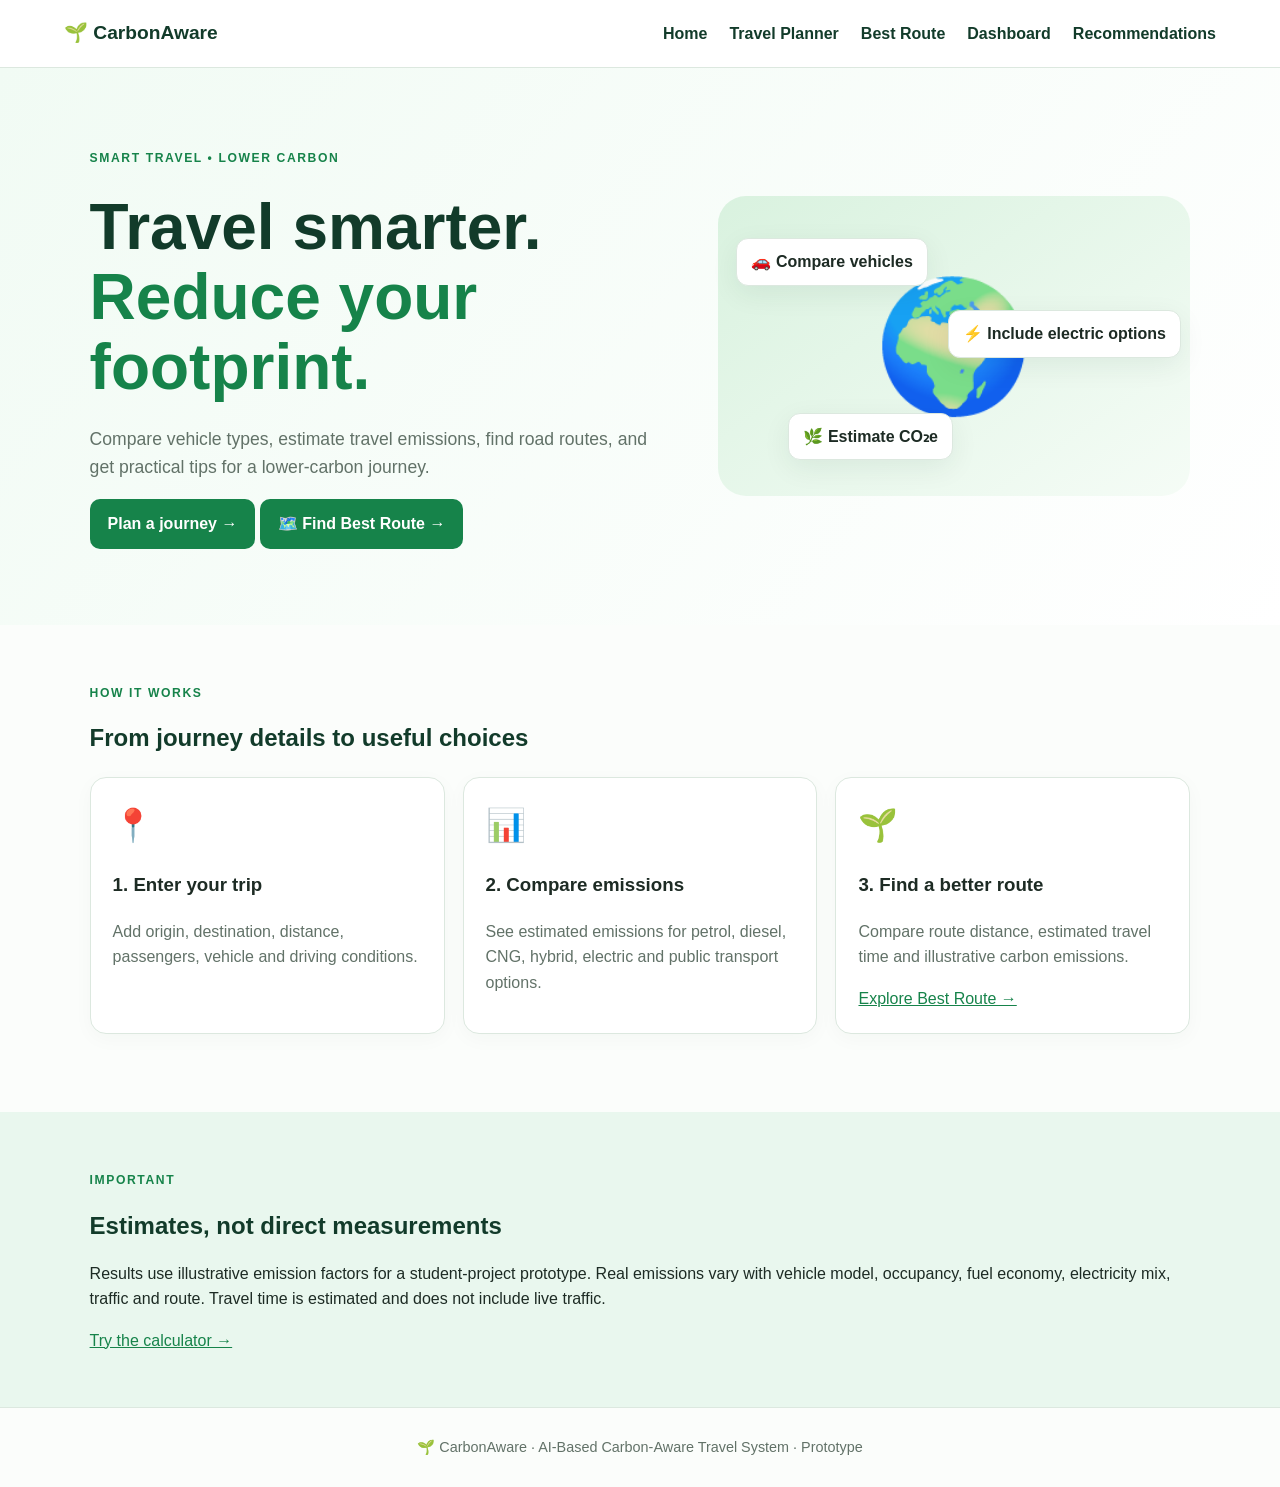
==== commit d7259404: "Add best route planner" ====
--- a/index.html
+++ b/index.html
@@ -1,7 +1,98 @@
+
 <!doctype html>
-<html lang="en"><head><meta charset="utf-8"><meta name="viewport" content="width=device-width,initial-scale=1"><title>CarbonAware | Smart Travel Planner</title><link rel="stylesheet" href="style.css"></head>
-<body><nav class="nav"><a class="brand" href="index.html">🌱 CarbonAware</a><div><a href="index.html">Home</a><a href="pages/calculator.html">Travel Planner</a><a href="pages/dashboard.html">Dashboard</a><a href="pages/recommendations.html">Recommendations</a></div></nav>
-<header class="hero"><div><span class="eyebrow">SMART TRAVEL • LOWER CARBON</span><h1>Travel smarter.<br><span>Reduce your footprint.</span></h1><p>Compare vehicle types, estimate travel emissions, and get practical tips for a lower-carbon journey—even when you prefer to travel by car.</p><a class="btn" href="pages/calculator.html">Plan a journey →</a></div><div class="hero-art"><div class="earth">🌍</div><div class="float f1">🚗 Compare vehicles</div><div class="float f2">⚡ Include electric options</div><div class="float f3">🌿 Estimate CO₂e</div></div></header>
-<section class="section"><span class="eyebrow">HOW IT WORKS</span><h2>From journey details to useful choices</h2><div class="cards three"><article class="card"><div class="big-icon">📍</div><h3>1. Enter your trip</h3><p>Add origin, destination, distance, passengers, vehicle and driving conditions.</p></article><article class="card"><div class="big-icon">📊</div><h3>2. Compare emissions</h3><p>See estimated emissions for petrol, diesel, CNG, hybrid, electric and public transport options.</p></article><article class="card"><div class="big-icon">🌱</div><h3>3. Get practical tips</h3><p>Review efficient driving suggestions and route-planning guidance that respects your preference.</p></article></div></section>
-<section class="section soft"><span class="eyebrow">IMPORTANT</span><h2>Estimates, not direct measurements</h2><p>Results use illustrative emission factors for a student-project prototype. Real emissions vary with vehicle model, occupancy, fuel economy, electricity mix, traffic and route. This version does not yet fetch live traffic or real alternative routes.</p><a class="text-link" href="pages/calculator.html">Try the calculator →</a></section>
-<footer>🌱 CarbonAware · AI-Based Carbon-Aware Travel System · Prototype</footer><script src="script.js"></script></body></html>+<html lang="en">
+<head>
+  <meta charset="utf-8">
+  <meta name="viewport" content="width=device-width, initial-scale=1">
+  <title>CarbonAware | Smart Travel Planner</title>
+  <link rel="stylesheet" href="style.css">
+</head>
+
+<body>
+  <nav class="nav">
+    <a class="brand" href="index.html">🌱 CarbonAware</a>
+    <div>
+      <a href="index.html">Home</a>
+      <a href="pages/calculator.html">Travel Planner</a>
+      <a href="pages/best-route.html">Best Route</a>
+      <a href="pages/dashboard.html">Dashboard</a>
+      <a href="pages/recommendations.html">Recommendations</a>
+    </div>
+  </nav>
+
+  <header class="hero">
+    <div>
+      <span class="eyebrow">SMART TRAVEL • LOWER CARBON</span>
+      <h1>Travel smarter.<br><span>Reduce your footprint.</span></h1>
+      <p>
+        Compare vehicle types, estimate travel emissions, find road routes,
+        and get practical tips for a lower-carbon journey.
+      </p>
+      <a class="btn" href="pages/calculator.html">Plan a journey →</a>
+      <a class="btn" href="pages/best-route.html">🗺️ Find Best Route →</a>
+    </div>
+
+    <div class="hero-art">
+      <div class="earth">🌍</div>
+      <div class="float f1">🚗 Compare vehicles</div>
+      <div class="float f2">⚡ Include electric options</div>
+      <div class="float f3">🌿 Estimate CO₂e</div>
+    </div>
+  </header>
+
+  <section class="section">
+    <span class="eyebrow">HOW IT WORKS</span>
+    <h2>From journey details to useful choices</h2>
+
+    <div class="cards three">
+      <article class="card">
+        <div class="big-icon">📍</div>
+        <h3>1. Enter your trip</h3>
+        <p>
+          Add origin, destination, distance, passengers, vehicle
+          and driving conditions.
+        </p>
+      </article>
+
+      <article class="card">
+        <div class="big-icon">📊</div>
+        <h3>2. Compare emissions</h3>
+        <p>
+          See estimated emissions for petrol, diesel, CNG, hybrid,
+          electric and public transport options.
+        </p>
+      </article>
+
+      <article class="card">
+        <div class="big-icon">🌱</div>
+        <h3>3. Find a better route</h3>
+        <p>
+          Compare route distance, estimated travel time and
+          illustrative carbon emissions.
+        </p>
+        <a class="text-link" href="pages/best-route.html">
+          Explore Best Route →
+        </a>
+      </article>
+    </div>
+  </section>
+
+  <section class="section soft">
+    <span class="eyebrow">IMPORTANT</span>
+    <h2>Estimates, not direct measurements</h2>
+    <p>
+      Results use illustrative emission factors for a student-project
+      prototype. Real emissions vary with vehicle model, occupancy,
+      fuel economy, electricity mix, traffic and route. Travel time
+      is estimated and does not include live traffic.
+    </p>
+    <a class="text-link" href="pages/calculator.html">Try the calculator →</a>
+  </section>
+
+  <footer>
+    🌱 CarbonAware · AI-Based Carbon-Aware Travel System · Prototype
+  </footer>
+
+  <script src="script.js"></script>
+</body>
+</html>
--- a/style.css
+++ b/style.css
@@ -1 +1,407 @@
-*{box-sizing:border-box} :root{--green:#16834a;--dark:#123b2a;--mint:#e9f7ee;--text:#1d2b24;--muted:#627268;--line:#dce8df}body{margin:0;font-family:Inter,Segoe UI,Arial,sans-serif;color:var(--text);background:#fbfdfb;line-height:1.6}.nav{display:flex;justify-content:space-between;align-items:center;padding:18px clamp(18px,5vw,72px);border-bottom:1px solid var(--line);background:#fff;gap:20px;flex-wrap:wrap}.nav div{display:flex;gap:22px;flex-wrap:wrap}.nav a{color:var(--dark);text-decoration:none;font-weight:600}.nav a:hover,.text-link{color:var(--green)}.brand{font-size:1.2rem;font-weight:800!important}.hero{padding:76px clamp(18px,7vw,100px);display:grid;grid-template-columns:1.1fr .9fr;gap:50px;align-items:center;background:linear-gradient(130deg,#f1fbf4,#fff)}h1{font-size:clamp(2.2rem,5vw,4rem);line-height:1.1;color:var(--dark);margin:.35em 0}h1 span{color:var(--green)}h2{color:var(--dark);line-height:1.2}.hero p{max-width:620px;color:var(--muted);font-size:1.1rem}.eyebrow{font-size:.76rem;font-weight:800;letter-spacing:.13em;color:var(--green)}.btn{display:inline-block;background:var(--green);color:white;text-decoration:none;border:0;border-radius:10px;padding:12px 18px;font-weight:750;cursor:pointer;font-size:1rem}.btn:hover{background:#0f6939}.btn.secondary{background:#e8f4eb;color:var(--dark)}.hero-art{min-height:300px;border-radius:28px;background:linear-gradient(145deg,#d9f2df,#f5fcf6);display:flex;align-items:center;justify-content:center;position:relative}.earth{font-size:8rem}.float{position:absolute;background:#fff;border:1px solid var(--line);padding:10px 14px;border-radius:12px;box-shadow:0 8px 28px #123b2a12;font-weight:700}.f1{top:14%;left:4%}.f2{right:2%;top:38%}.f3{bottom:12%;left:15%}.section{padding:54px clamp(18px,7vw,100px);max-width:1400px;margin:auto}.soft{max-width:none;background:var(--mint);padding-left:max(18px,7vw);padding-right:max(18px,7vw)}.cards{display:grid;gap:18px;margin:24px 0}.cards.three{grid-template-columns:repeat(3,minmax(0,1fr))}.card,.panel,.stat{background:#fff;border:1px solid var(--line);border-radius:16px;padding:22px;box-shadow:0 5px 20px #123b2a08}.big-icon{font-size:2rem}.muted,.card p,small{color:var(--muted)}.panel{margin:24px 0}.form-grid{display:grid;grid-template-columns:repeat(2,minmax(0,1fr));gap:18px}.form-grid label{font-weight:700;color:var(--dark)}input,select{display:block;width:100%;margin-top:7px;padding:12px;border:1px solid #cbd9ce;border-radius:9px;background:white;font:inherit;color:var(--text)}input:focus,select:focus{outline:2px solid #a8dfb8;border-color:var(--green)}.note{font-size:.88rem;color:var(--muted);background:#f4f8f4;padding:12px;border-radius:9px}.hidden{display:none!important}.result-head{display:flex;justify-content:space-between;align-items:center;gap:20px;flex-wrap:wrap}.pill{background:var(--mint);color:var(--green);padding:8px 12px;border-radius:99px;font-weight:800}.stats{display:grid;grid-template-columns:repeat(3,minmax(0,1fr));gap:16px;margin:20px 0}.stat span,.stat small{display:block}.stat strong{font-size:1.8rem;display:block;color:var(--green);margin:8px 0}.result-card h3{margin:6px 0}.result-card .emission{font-size:1.45rem;font-weight:800;color:var(--dark)}.bar-row{margin:16px 0}.bar-label{display:flex;justify-content:space-between;gap:12px;font-weight:700}.bar-bg{height:12px;background:#edf3ee;border-radius:99px;overflow:hidden}.bar-fill{height:100%;background:var(--green);border-radius:99px}.actions{display:flex;gap:12px;flex-wrap:wrap;margin:24px 0}ul{padding-left:22px}li{margin:8px 0}footer{text-align:center;padding:28px 18px;color:var(--muted);border-top:1px solid var(--line);font-size:.9rem}@media(max-width:760px){.hero{grid-template-columns:1fr;padding-top:48px}.hero-art{min-height:240px}.cards.three,.stats,.form-grid{grid-template-columns:1fr}.nav{align-items:flex-start}.nav div{gap:12px}}
+
+/* =========================
+   1. GLOBAL STYLES
+========================= */
+
+* {
+    box-sizing: border-box;
+}
+
+:root {
+    --green: #16834a;
+    --dark: #123b2a;
+    --mint: #e9f7ee;
+    --text: #1d2b24;
+    --muted: #627268;
+    --line: #dce8df;
+}
+
+body {
+    margin: 0;
+    font-family: Inter, "Segoe UI", Arial, sans-serif;
+    color: var(--text);
+    background: #fbfdfb;
+    line-height: 1.6;
+}
+
+/* =========================
+   2. NAVIGATION BAR
+========================= */
+
+.nav {
+    display: flex;
+    justify-content: space-between;
+    align-items: center;
+    gap: 20px;
+    flex-wrap: wrap;
+    padding: 18px clamp(18px, 5vw, 72px);
+    border-bottom: 1px solid var(--line);
+    background: #fff;
+}
+
+.nav div {
+    display: flex;
+    gap: 22px;
+    flex-wrap: wrap;
+}
+
+.nav a {
+    color: var(--dark);
+    text-decoration: none;
+    font-weight: 600;
+}
+
+.nav a:hover,
+.text-link {
+    color: var(--green);
+}
+
+.brand {
+    font-size: 1.2rem;
+    font-weight: 800 !important;
+}
+
+/* =========================
+   3. HERO SECTION
+========================= */
+
+.hero {
+    display: grid;
+    grid-template-columns: 1.1fr 0.9fr;
+    align-items: center;
+    gap: 50px;
+    padding: 76px clamp(18px, 7vw, 100px);
+    background: linear-gradient(130deg, #f1fbf4, #fff);
+}
+
+h1 {
+    margin: 0.35em 0;
+    color: var(--dark);
+    font-size: clamp(2.2rem, 5vw, 4rem);
+    line-height: 1.1;
+}
+
+h1 span {
+    color: var(--green);
+}
+
+h2 {
+    color: var(--dark);
+    line-height: 1.2;
+}
+
+.hero p {
+    max-width: 620px;
+    color: var(--muted);
+    font-size: 1.1rem;
+}
+
+.eyebrow {
+    color: var(--green);
+    font-size: 0.76rem;
+    font-weight: 800;
+    letter-spacing: 0.13em;
+}
+
+/* =========================
+   4. BUTTONS
+========================= */
+
+.btn {
+    display: inline-block;
+    padding: 12px 18px;
+    border: 0;
+    border-radius: 10px;
+    background: var(--green);
+    color: white;
+    text-decoration: none;
+    font-size: 1rem;
+    font-weight: 750;
+    cursor: pointer;
+}
+
+.btn:hover {
+    background: #0f6939;
+}
+
+.btn.secondary {
+    background: #e8f4eb;
+    color: var(--dark);
+}
+
+/* =========================
+   5. HERO ILLUSTRATION
+========================= */
+
+.hero-art {
+    position: relative;
+    display: flex;
+    align-items: center;
+    justify-content: center;
+    min-height: 300px;
+    border-radius: 28px;
+    background: linear-gradient(145deg, #d9f2df, #f5fcf6);
+}
+
+.earth {
+    font-size: 8rem;
+}
+
+.float {
+    position: absolute;
+    padding: 10px 14px;
+    border: 1px solid var(--line);
+    border-radius: 12px;
+    background: #fff;
+    box-shadow: 0 8px 28px #123b2a12;
+    font-weight: 700;
+}
+
+.f1 {
+    top: 14%;
+    left: 4%;
+}
+
+.f2 {
+    top: 38%;
+    right: 2%;
+}
+
+.f3 {
+    bottom: 12%;
+    left: 15%;
+}
+
+/* =========================
+   6. SECTIONS
+========================= */
+
+.section {
+    max-width: 1400px;
+    margin: auto;
+    padding: 54px clamp(18px, 7vw, 100px);
+}
+
+.soft {
+    max-width: none;
+    padding-right: max(18px, 7vw);
+    padding-left: max(18px, 7vw);
+    background: var(--mint);
+}
+
+/* =========================
+   7. CARDS AND PANELS
+========================= */
+
+.cards {
+    display: grid;
+    gap: 18px;
+    margin: 24px 0;
+}
+
+.cards.three {
+    grid-template-columns: repeat(3, minmax(0, 1fr));
+}
+
+.card,
+.panel,
+.stat {
+    padding: 22px;
+    border: 1px solid var(--line);
+    border-radius: 16px;
+    background: #fff;
+    box-shadow: 0 5px 20px #123b2a08;
+}
+
+.panel {
+    margin: 24px 0;
+}
+
+.big-icon {
+    font-size: 2rem;
+}
+
+.muted,
+.card p,
+small {
+    color: var(--muted);
+}
+
+/* =========================
+   8. FORMS
+========================= */
+
+.form-grid {
+    display: grid;
+    grid-template-columns: repeat(2, minmax(0, 1fr));
+    gap: 18px;
+}
+
+.form-grid label {
+    color: var(--dark);
+    font-weight: 700;
+}
+
+input,
+select {
+    display: block;
+    width: 100%;
+    margin-top: 7px;
+    padding: 12px;
+    border: 1px solid #cbd9ce;
+    border-radius: 9px;
+    background: white;
+    color: var(--text);
+    font: inherit;
+}
+
+input:focus,
+select:focus {
+    outline: 2px solid #a8dfb8;
+    border-color: var(--green);
+}
+
+.note {
+    padding: 12px;
+    border-radius: 9px;
+    background: #f4f8f4;
+    color: var(--muted);
+    font-size: 0.88rem;
+}
+
+.hidden {
+    display: none !important;
+}
+
+/* =========================
+   9. RESULTS AND STATISTICS
+========================= */
+
+.result-head {
+    display: flex;
+    justify-content: space-between;
+    align-items: center;
+    gap: 20px;
+    flex-wrap: wrap;
+}
+
+.pill {
+    padding: 8px 12px;
+    border-radius: 99px;
+    background: var(--mint);
+    color: var(--green);
+    font-weight: 800;
+}
+
+.stats {
+    display: grid;
+    grid-template-columns: repeat(3, minmax(0, 1fr));
+    gap: 16px;
+    margin: 20px 0;
+}
+
+.stat span,
+.stat small {
+    display: block;
+}
+
+.stat strong {
+    display: block;
+    margin: 8px 0;
+    color: var(--green);
+    font-size: 1.8rem;
+}
+
+.result-card h3 {
+    margin: 6px 0;
+}
+
+.result-card .emission {
+    color: var(--dark);
+    font-size: 1.45rem;
+    font-weight: 800;
+}
+
+/* =========================
+   10. COMPARISON BARS
+========================= */
+
+.bar-row {
+    margin: 16px 0;
+}
+
+.bar-label {
+    display: flex;
+    justify-content: space-between;
+    gap: 12px;
+    font-weight: 700;
+}
+
+.bar-bg {
+    height: 12px;
+    overflow: hidden;
+    border-radius: 99px;
+    background: #edf3ee;
+}
+
+.bar-fill {
+    height: 100%;
+    border-radius: 99px;
+    background: var(--green);
+}
+
+/* =========================
+   11. ACTIONS AND FOOTER
+========================= */
+
+.actions {
+    display: flex;
+    gap: 12px;
+    flex-wrap: wrap;
+    margin: 24px 0;
+}
+
+ul {
+    padding-left: 22px;
+}
+
+li {
+    margin: 8px 0;
+}
+
+footer {
+    padding: 28px 18px;
+    border-top: 1px solid var(--line);
+    color: var(--muted);
+    text-align: center;
+    font-size: 0.9rem;
+}
+
+/* =========================
+   12. RESPONSIVE DESIGN
+========================= */
+
+@media (max-width: 760px) {
+    .hero {
+        grid-template-columns: 1fr;
+        padding-top: 48px;
+    }
+
+    .hero-art {
+        min-height: 240px;
+    }
+
+    .cards.three,
+    .stats,
+    .form-grid {
+        grid-template-columns: 1fr;
+    }
+
+    .nav {
+        align-items: flex-start;
+    }
+
+    .nav div {
+        gap: 12px;
+    }
+}
